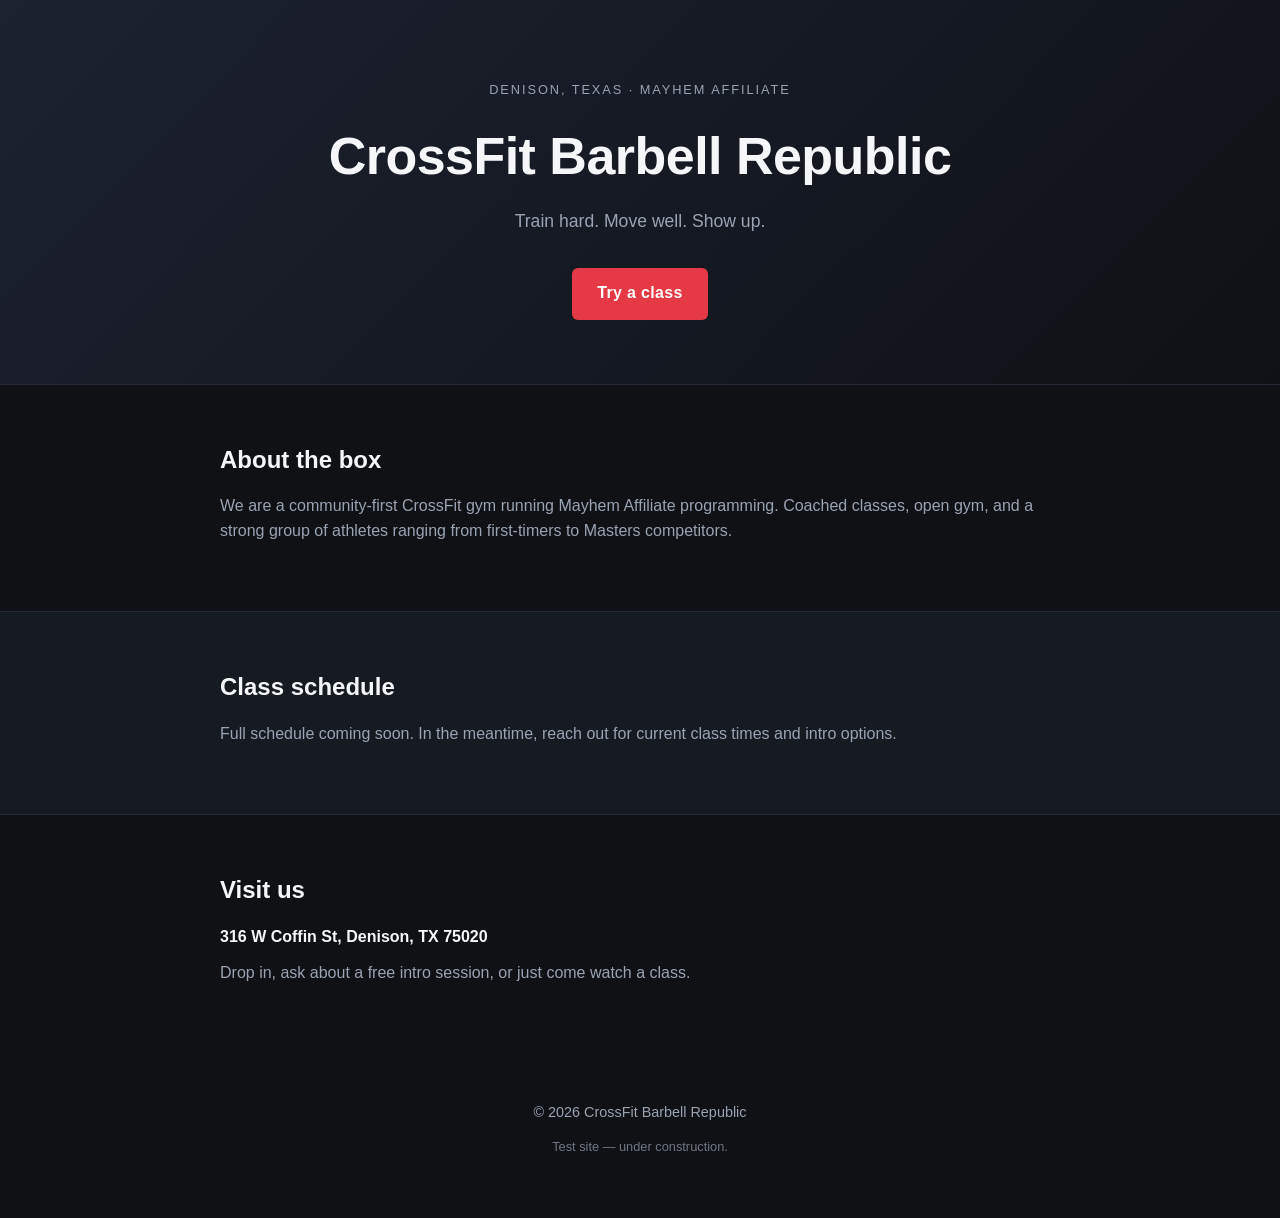
==== index.html @ af15f6d9 "Scaffold initial landing page - Add index.html (hero, about, schedule placeholder, contact) - Add st" ====
<!doctype html>
<html lang="en">
<head>
  <meta charset="utf-8" />
  <meta name="viewport" content="width=device-width, initial-scale=1" />
  <title>CrossFit Barbell Republic — Denison, TX</title>
  <meta name="description" content="CrossFit Barbell Republic — a Mayhem Affiliate gym in Denison, Texas." />
  <link rel="stylesheet" href="styles.css" />
</head>
<body>
  <header class="hero">
    <div class="container">
      <p class="eyebrow">Denison, Texas &middot; Mayhem Affiliate</p>
      <h1>CrossFit Barbell Republic</h1>
      <p class="tagline">Train hard. Move well. Show up.</p>
      <a class="btn" href="#contact">Try a class</a>
    </div>
  </header>

  <main>
    <section id="about" class="section">
      <div class="container">
        <h2>About the box</h2>
        <p>
          We are a community-first CrossFit gym running Mayhem Affiliate
          programming. Coached classes, open gym, and a strong group of
          athletes ranging from first-timers to Masters competitors.
        </p>
      </div>
    </section>

    <section id="schedule" class="section section--alt">
      <div class="container">
        <h2>Class schedule</h2>
        <p>Full schedule coming soon. In the meantime, reach out for current class times and intro options.</p>
      </div>
    </section>

    <section id="contact" class="section">
      <div class="container">
        <h2>Visit us</h2>
        <p><strong>316 W Coffin St, Denison, TX 75020</strong></p>
        <p>Drop in, ask about a free intro session, or just come watch a class.</p>
      </div>
    </section>
  </main>

  <footer class="footer">
    <div class="container">
      <p>&copy; <span id="year"></span> CrossFit Barbell Republic</p>
      <p class="note">Test site &mdash; under construction.</p>
    </div>
  </footer>

  <script>
    document.getElementById("year").textContent = new Date().getFullYear();
  </script>
</body>
</html>
---- styles.css ----
:root {
  --bg: #0f1115;
  --surface: #161a21;
  --text: #f5f6f8;
  --muted: #9aa3b2;
  --accent: #e63946;
  --accent-hover: #c92a36;
  --max-width: 880px;
}

* { box-sizing: border-box; }

html, body {
  margin: 0;
  padding: 0;
  background: var(--bg);
  color: var(--text);
  font-family: -apple-system, BlinkMacSystemFont, "Segoe UI", Roboto, Helvetica, Arial, sans-serif;
  line-height: 1.55;
}

.container {
  max-width: var(--max-width);
  margin: 0 auto;
  padding: 0 1.25rem;
}

.hero {
  padding: 5rem 0 4rem;
  background: linear-gradient(135deg, #1c2230 0%, #0f1115 100%);
  border-bottom: 1px solid #232a36;
  text-align: center;
}

.eyebrow {
  text-transform: uppercase;
  letter-spacing: 0.15em;
  font-size: 0.8rem;
  color: var(--muted);
  margin: 0 0 1rem;
}

.hero h1 {
  font-size: clamp(2rem, 5vw, 3.25rem);
  margin: 0 0 0.75rem;
  letter-spacing: -0.01em;
}

.tagline {
  color: var(--muted);
  font-size: 1.1rem;
  margin: 0 0 2rem;
}

.btn {
  display: inline-block;
  background: var(--accent);
  color: #fff;
  text-decoration: none;
  padding: 0.85rem 1.6rem;
  border-radius: 6px;
  font-weight: 600;
  letter-spacing: 0.02em;
  transition: background 0.15s ease;
}

.btn:hover { background: var(--accent-hover); }

.section {
  padding: 3.5rem 0;
}

.section--alt {
  background: var(--surface);
  border-top: 1px solid #232a36;
  border-bottom: 1px solid #232a36;
}

.section h2 {
  font-size: 1.5rem;
  margin: 0 0 1rem;
}

.section p {
  color: var(--muted);
  margin: 0 0 0.75rem;
}

.section p strong { color: var(--text); }

.footer {
  padding: 2rem 0 3rem;
  text-align: center;
  color: var(--muted);
  font-size: 0.9rem;
}

.footer .note {
  margin-top: 0.25rem;
  font-size: 0.8rem;
  opacity: 0.7;
}
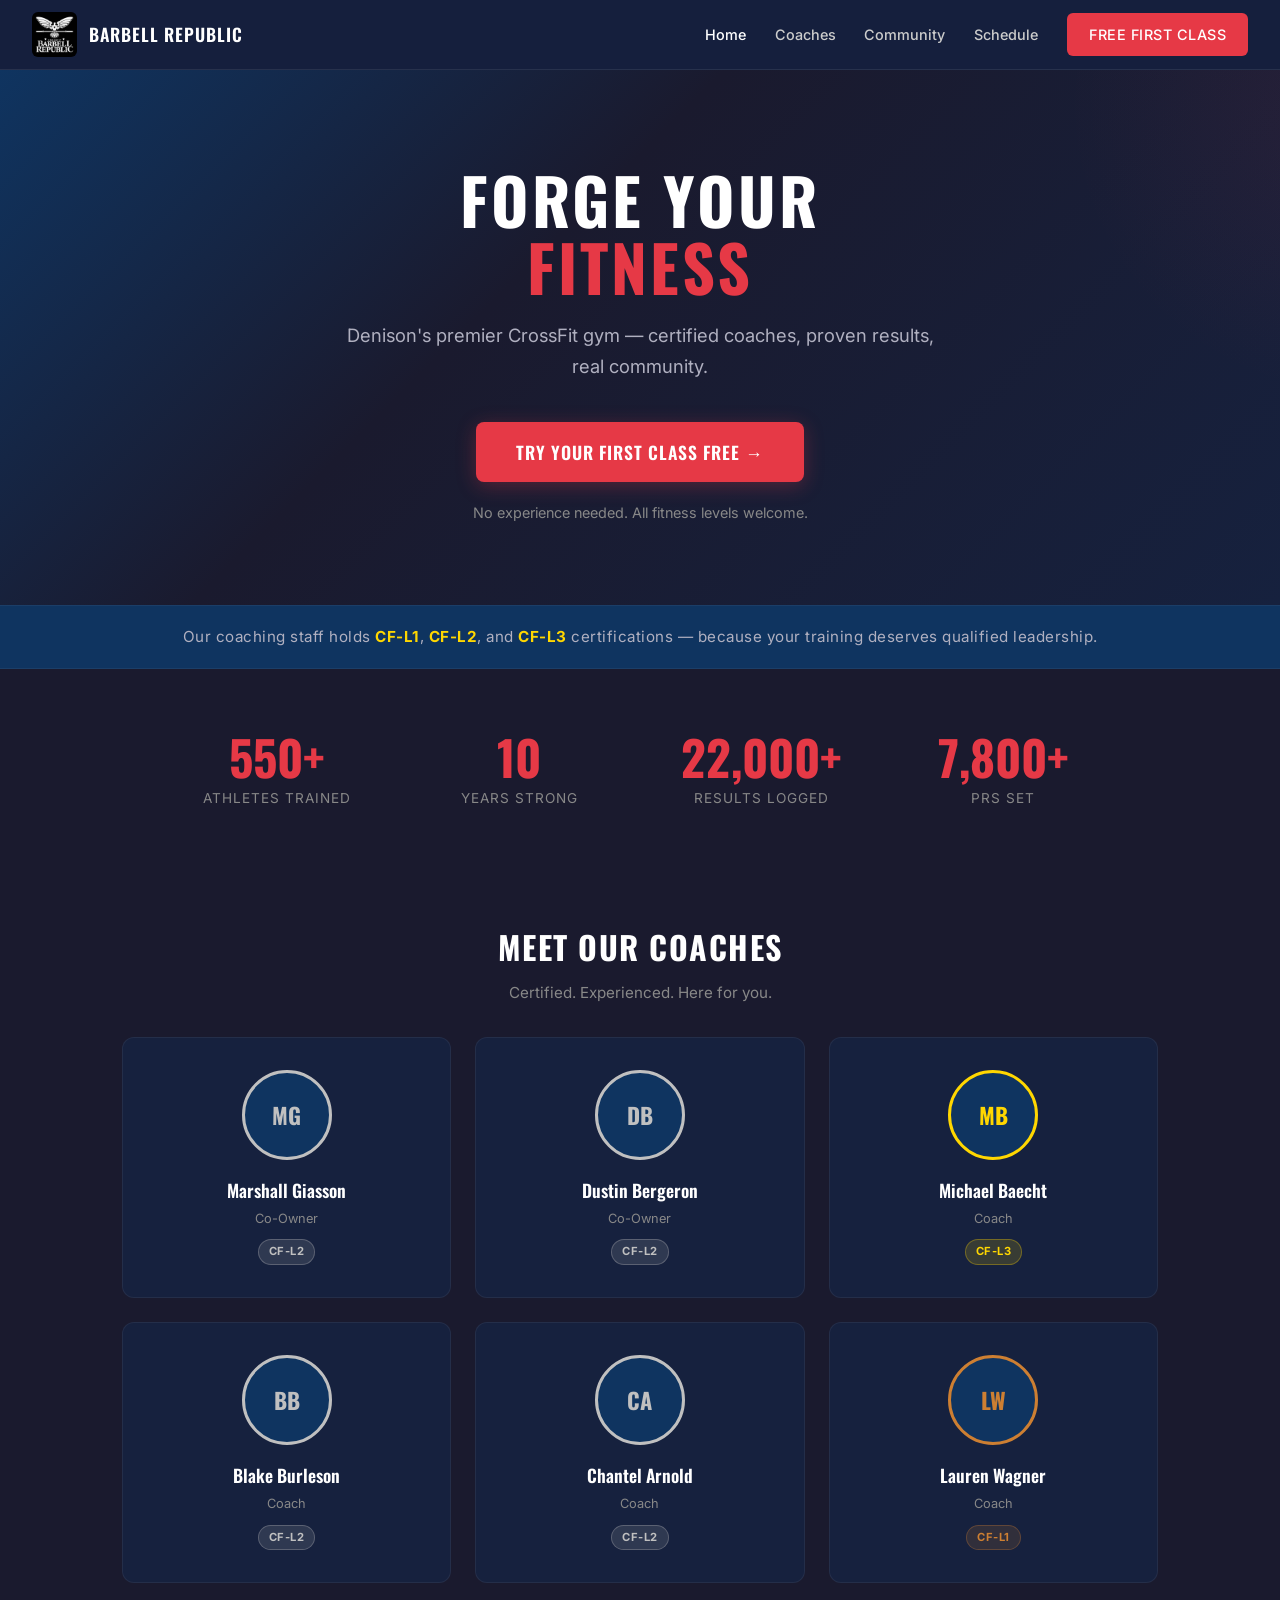
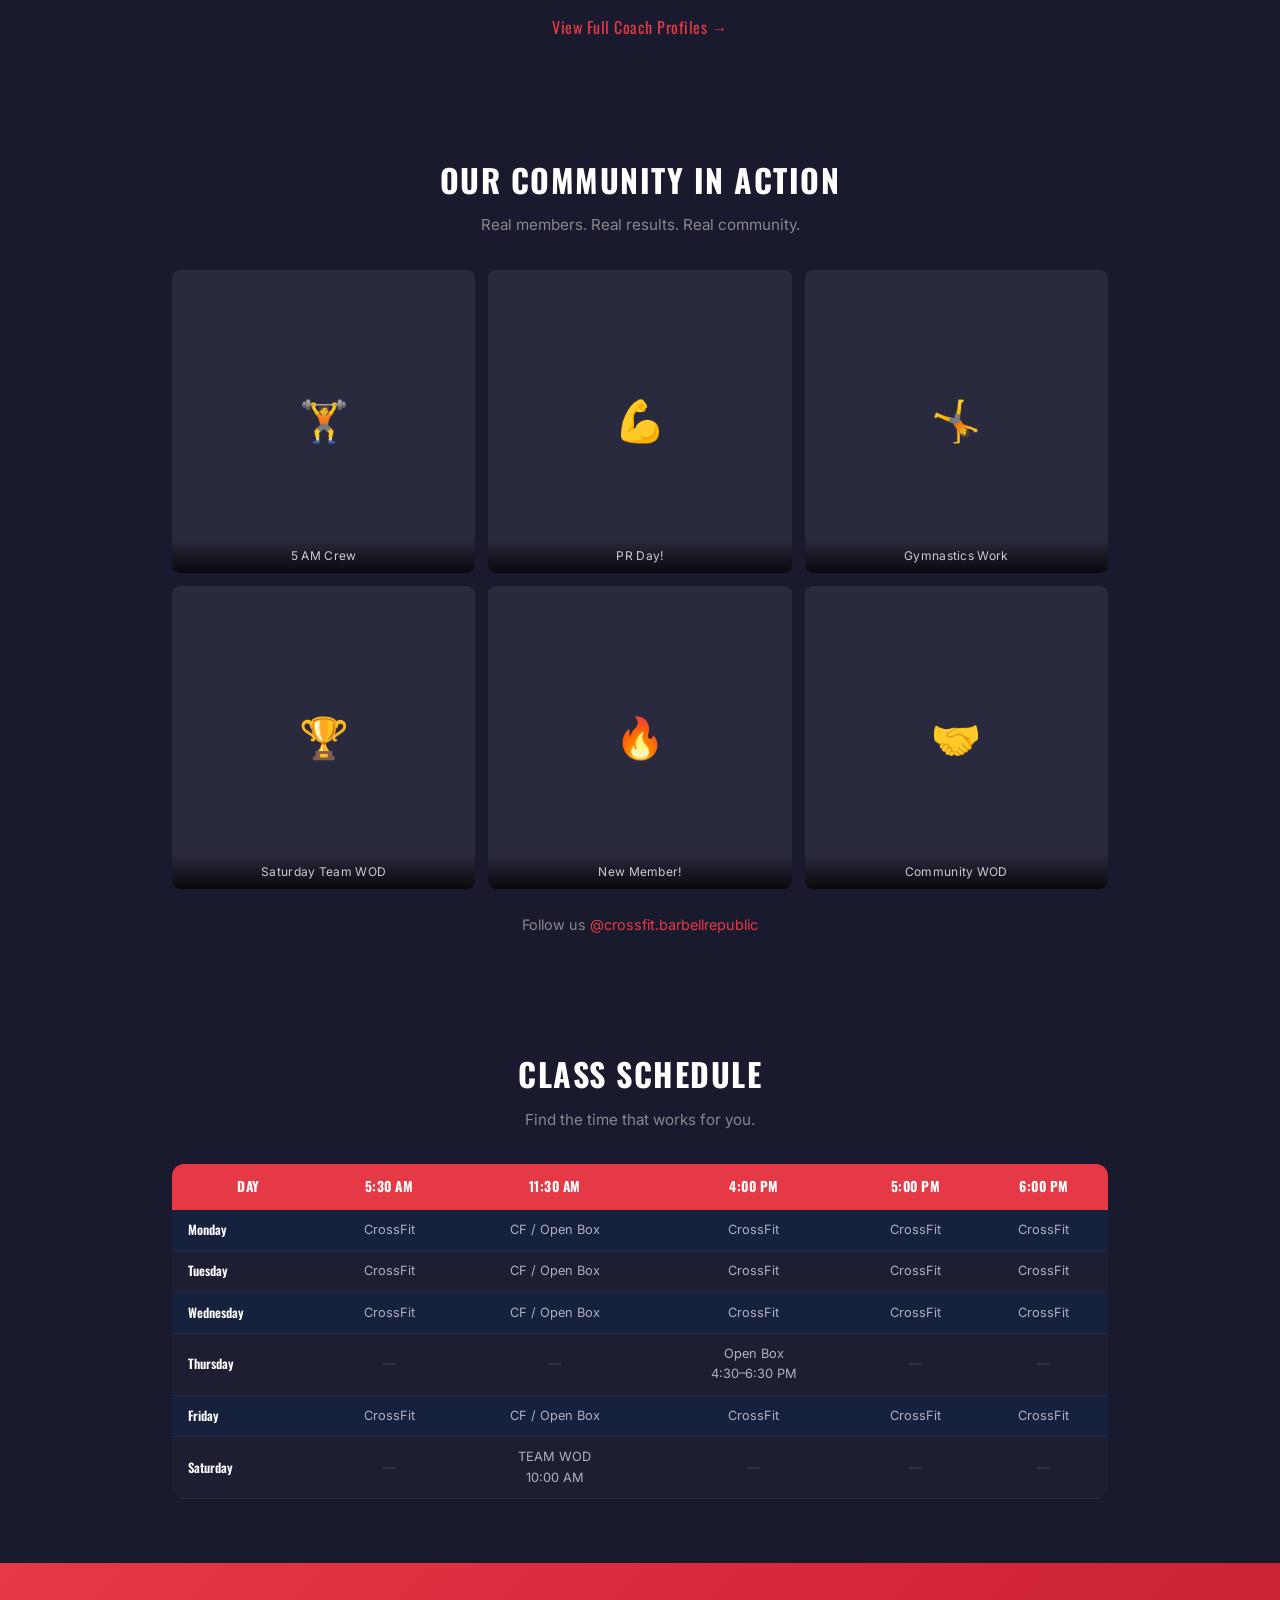
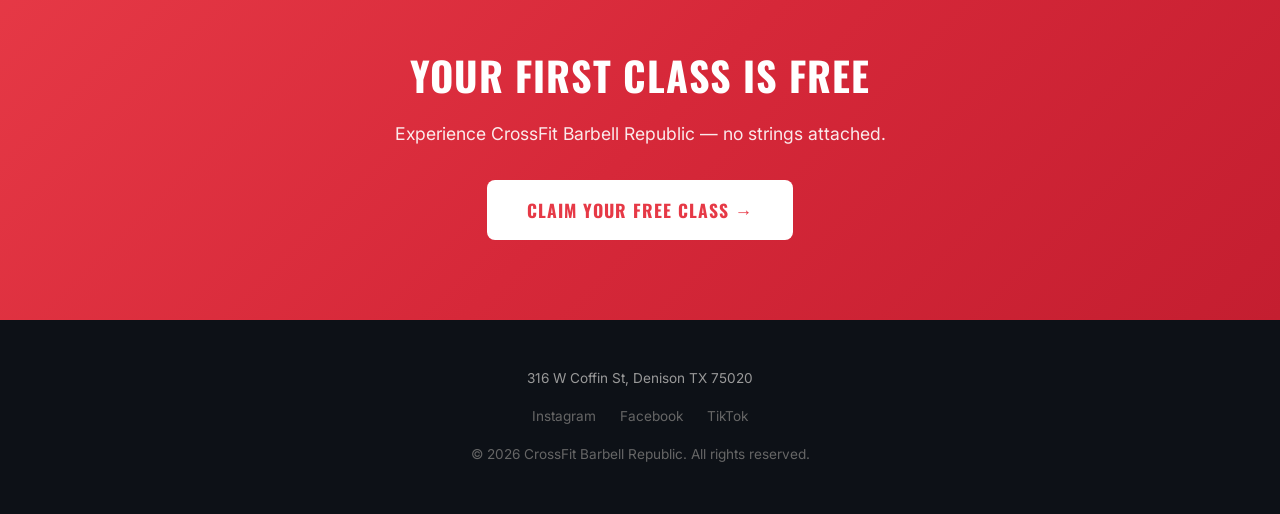
==== commit 8e67d7fb: "Wire real social media links (Instagram, Facebook, TikTok) - Instagram: https://www.instagram.com/cr" ====
--- a/index.html
+++ b/index.html
@@ -1,59 +1,288 @@
-<!doctype html>
+<!DOCTYPE html>
 <html lang="en">
 <head>
-  <meta charset="utf-8" />
-  <meta name="viewport" content="width=device-width, initial-scale=1" />
-  <title>CrossFit Barbell Republic — Denison, TX</title>
-  <meta name="description" content="CrossFit Barbell Republic — a Mayhem Affiliate gym in Denison, Texas." />
-  <link rel="stylesheet" href="styles.css" />
+<meta charset="UTF-8">
+<meta name="viewport" content="width=device-width, initial-scale=1.0">
+<title>CrossFit Barbell Republic — Denison, TX</title>
+<link href="https://fonts.googleapis.com/css2?family=Oswald:wght@400;600;700&family=Inter:wght@300;400;500;600&display=swap" rel="stylesheet">
+<style>
+*{margin:0;padding:0;box-sizing:border-box}
+body{font-family:'Inter',sans-serif;background:#1a1a2e;color:#fff;line-height:1.6}
+a{color:#e63946;text-decoration:none}
+a:hover{text-decoration:underline}
+img{max-width:100%}
+
+/* NAV */
+nav{position:sticky;top:0;z-index:100;background:rgba(22,33,62,0.97);backdrop-filter:blur(10px);padding:0 2rem;display:flex;align-items:center;justify-content:space-between;height:70px;border-bottom:1px solid rgba(255,255,255,0.08)}
+.nav-logo{display:flex;align-items:center;gap:12px}
+.nav-logo img{height:45px;border-radius:6px}
+.nav-logo span{font-family:'Oswald',sans-serif;font-size:1.1rem;font-weight:600;letter-spacing:1px}
+.nav-links{display:flex;align-items:center;gap:1.8rem;list-style:none}
+.nav-links a{color:#ccc;font-size:0.9rem;font-weight:500;transition:color 0.2s}
+.nav-links a:hover{color:#fff;text-decoration:none}
+.cta-btn{background:#e63946;color:#fff !important;padding:10px 22px;border-radius:6px;font-weight:600;font-size:0.85rem;letter-spacing:0.5px;transition:all 0.3s;display:inline-block}
+.cta-btn:hover{background:#d62839;transform:translateY(-1px);text-decoration:none !important}
+
+/* HERO */
+.hero{padding:6rem 2rem 5rem;text-align:center;background:linear-gradient(135deg,#0f3460 0%,#1a1a2e 40%,#16213e 100%);position:relative;overflow:hidden}
+.hero::before{content:'';position:absolute;top:-50%;right:-30%;width:600px;height:600px;background:radial-gradient(circle,rgba(230,57,70,0.08) 0%,transparent 70%);border-radius:50%}
+.hero h1{font-family:'Oswald',sans-serif;font-size:4rem;font-weight:700;letter-spacing:3px;margin-bottom:1.2rem;line-height:1.05;position:relative}
+.hero h1 span{color:#e63946}
+.hero .subtitle{max-width:600px;margin:0 auto 2.5rem;font-size:1.15rem;color:#b0b0c0;line-height:1.7}
+.hero .cta-btn{padding:16px 40px;font-size:1.1rem;font-family:'Oswald',sans-serif;letter-spacing:1px;border-radius:8px;box-shadow:0 4px 20px rgba(230,57,70,0.3)}
+.hero .cta-btn:hover{box-shadow:0 8px 30px rgba(230,57,70,0.4)}
+.hero .sub-cta{margin-top:1.2rem;font-size:0.9rem;color:#888}
+
+/* CREDENTIAL BAR */
+.cred-bar{background:#0f3460;padding:1.2rem 2rem;text-align:center;font-size:0.95rem;color:#b0b0c0;letter-spacing:0.5px;border-top:1px solid rgba(255,255,255,0.05);border-bottom:1px solid rgba(255,255,255,0.05)}
+.cred-bar strong{color:#FFD700}
+
+/* STATS */
+.stats{padding:4rem 2rem;max-width:1000px;margin:0 auto;display:grid;grid-template-columns:repeat(4,1fr);gap:2rem;text-align:center}
+.stat-item .number{font-family:'Oswald',sans-serif;font-size:3rem;font-weight:700;color:#e63946;line-height:1}
+.stat-item .label{font-size:0.85rem;color:#888;margin-top:0.4rem;text-transform:uppercase;letter-spacing:1px}
+
+/* SECTION HEADERS */
+.section-header{text-align:center;padding:3rem 2rem 2rem}
+.section-header h2{font-family:'Oswald',sans-serif;font-size:2rem;letter-spacing:1.5px;margin-bottom:0.5rem}
+.section-header p{color:#888;max-width:500px;margin:0 auto;font-size:0.95rem}
+
+/* COACH PREVIEW */
+.coaches-preview{padding:0 2rem 4rem;max-width:1100px;margin:0 auto}
+.coaches-grid{display:grid;grid-template-columns:repeat(3,1fr);gap:1.5rem}
+.coach-mini{background:#16213e;border-radius:12px;padding:2rem 1.5rem;text-align:center;transition:all 0.3s;border:1px solid rgba(255,255,255,0.06)}
+.coach-mini:hover{transform:translateY(-4px);box-shadow:0 10px 30px rgba(0,0,0,0.3);border-color:rgba(255,255,255,0.12)}
+.coach-mini .avatar{width:90px;height:90px;border-radius:50%;margin:0 auto 1rem;display:flex;align-items:center;justify-content:center;font-family:'Oswald',sans-serif;font-size:1.4rem;font-weight:700;background:#0f3460;border:3px solid}
+.coach-mini .avatar.l1{border-color:#CD7F32;color:#CD7F32}
+.coach-mini .avatar.l2{border-color:#C0C0C0;color:#C0C0C0}
+.coach-mini .avatar.l3{border-color:#FFD700;color:#FFD700}
+.coach-mini .name{font-family:'Oswald',sans-serif;font-size:1.1rem;font-weight:600;margin-bottom:0.3rem}
+.coach-mini .role{font-size:0.8rem;color:#888;margin-bottom:0.5rem}
+.coach-mini .badge{display:inline-block;padding:3px 10px;border-radius:15px;font-size:0.7rem;font-weight:700;letter-spacing:0.5px}
+.coach-mini .badge.l1{background:rgba(205,127,50,0.15);color:#CD7F32;border:1px solid rgba(205,127,50,0.3)}
+.coach-mini .badge.l2{background:rgba(192,192,192,0.15);color:#C0C0C0;border:1px solid rgba(192,192,192,0.3)}
+.coach-mini .badge.l3{background:rgba(255,215,0,0.15);color:#FFD700;border:1px solid rgba(255,215,0,0.3)}
+.view-all{text-align:center;margin-top:2rem}
+.view-all a{font-family:'Oswald',sans-serif;font-size:1rem;letter-spacing:0.5px}
+
+/* SOCIAL PREVIEW */
+.social-preview{padding:0 2rem 4rem;max-width:1000px;margin:0 auto}
+.social-grid{display:grid;grid-template-columns:repeat(3,1fr);gap:0.8rem}
+.social-card{aspect-ratio:1;background:#2a2a3e;border-radius:8px;display:flex;flex-direction:column;align-items:center;justify-content:center;font-size:2.5rem;transition:all 0.3s;position:relative;overflow:hidden;cursor:pointer}
+.social-card:hover{transform:scale(1.03)}
+.social-card .overlay{position:absolute;bottom:0;left:0;right:0;padding:8px;background:linear-gradient(transparent,rgba(0,0,0,0.8));font-size:0.75rem;text-align:center;color:#ccc;letter-spacing:0.3px}
+.social-follow{text-align:center;margin-top:1.5rem;color:#888;font-size:0.9rem}
+
+/* SCHEDULE */
+.schedule-section{padding:0 2rem 4rem;max-width:1000px;margin:0 auto}
+.schedule-table{width:100%;border-collapse:collapse;border-radius:12px;overflow:hidden}
+.schedule-table th{background:#e63946;padding:12px 8px;font-family:'Oswald',sans-serif;font-size:0.85rem;letter-spacing:0.5px;text-transform:uppercase}
+.schedule-table td{padding:10px 8px;text-align:center;font-size:0.8rem;color:#b0b0c0;border-bottom:1px solid rgba(255,255,255,0.05)}
+.schedule-table tr:nth-child(even) td{background:rgba(255,255,255,0.02)}
+.schedule-table tr:nth-child(odd) td{background:#16213e}
+.schedule-table td:first-child{font-family:'Oswald',sans-serif;font-weight:600;color:#fff;text-align:left;padding-left:16px}
+.schedule-table td.empty{color:#444}
+
+/* RED CTA */
+.red-cta{padding:5rem 2rem;text-align:center;background:linear-gradient(135deg,#e63946 0%,#d62839 50%,#c41e30 100%)}
+.red-cta h2{font-family:'Oswald',sans-serif;font-size:2.5rem;margin-bottom:0.8rem;letter-spacing:1px}
+.red-cta p{font-size:1.1rem;margin-bottom:2rem;opacity:0.9;max-width:500px;margin-left:auto;margin-right:auto}
+.red-cta .btn-white{display:inline-block;background:#fff;color:#e63946;padding:16px 40px;border-radius:8px;font-family:'Oswald',sans-serif;font-size:1.1rem;font-weight:700;letter-spacing:1px;transition:all 0.3s;text-decoration:none}
+.red-cta .btn-white:hover{transform:translateY(-2px);box-shadow:0 8px 30px rgba(0,0,0,0.3);text-decoration:none}
+
+/* FOOTER */
+footer{background:#0d1117;padding:3rem 2rem;text-align:center;color:#666;font-size:0.85rem}
+footer .address{color:#999;margin-bottom:0.5rem}
+footer .socials{margin:1rem 0;display:flex;justify-content:center;gap:1.5rem}
+footer .socials a{color:#666;transition:color 0.2s}
+footer .socials a:hover{color:#e63946}
+
+/* STICKY MOBILE CTA */
+.mobile-cta{display:none;position:fixed;bottom:0;left:0;right:0;z-index:99;padding:12px 16px;background:rgba(22,33,62,0.97);backdrop-filter:blur(10px);border-top:1px solid rgba(255,255,255,0.1)}
+.mobile-cta .cta-btn{width:100%;text-align:center;padding:14px;font-family:'Oswald',sans-serif;font-size:1rem;letter-spacing:1px;border-radius:8px}
+
+/* RESPONSIVE */
+@media(max-width:992px){
+  .coaches-grid{grid-template-columns:repeat(2,1fr)}
+  .stats{grid-template-columns:repeat(2,1fr)}
+}
+@media(max-width:768px){
+  .nav-links{display:none}
+  .mobile-cta{display:block}
+  body{padding-bottom:70px}
+  .hero h1{font-size:2.5rem}
+  .hero .subtitle{font-size:1rem}
+  .coaches-grid{grid-template-columns:1fr}
+  .social-grid{grid-template-columns:repeat(2,1fr)}
+  .stats{grid-template-columns:repeat(2,1fr);gap:1.5rem}
+  .stat-item .number{font-size:2.2rem}
+  .schedule-table{font-size:0.7rem}
+  .red-cta h2{font-size:1.8rem}
+  .section-header h2{font-size:1.6rem}
+}
+@media(max-width:480px){
+  .hero h1{font-size:2rem}
+  .stats{grid-template-columns:1fr 1fr}
+}
+</style>
 </head>
 <body>
-  <header class="hero">
-    <div class="container">
-      <p class="eyebrow">Denison, Texas &middot; Mayhem Affiliate</p>
-      <h1>CrossFit Barbell Republic</h1>
-      <p class="tagline">Train hard. Move well. Show up.</p>
-      <a class="btn" href="#contact">Try a class</a>
-    </div>
-  </header>
-
-  <main>
-    <section id="about" class="section">
-      <div class="container">
-        <h2>About the box</h2>
-        <p>
-          We are a community-first CrossFit gym running Mayhem Affiliate
-          programming. Coached classes, open gym, and a strong group of
-          athletes ranging from first-timers to Masters competitors.
-        </p>
-      </div>
-    </section>
-
-    <section id="schedule" class="section section--alt">
-      <div class="container">
-        <h2>Class schedule</h2>
-        <p>Full schedule coming soon. In the meantime, reach out for current class times and intro options.</p>
-      </div>
-    </section>
-
-    <section id="contact" class="section">
-      <div class="container">
-        <h2>Visit us</h2>
-        <p><strong>316 W Coffin St, Denison, TX 75020</strong></p>
-        <p>Drop in, ask about a free intro session, or just come watch a class.</p>
-      </div>
-    </section>
-  </main>
-
-  <footer class="footer">
-    <div class="container">
-      <p>&copy; <span id="year"></span> CrossFit Barbell Republic</p>
-      <p class="note">Test site &mdash; under construction.</p>
-    </div>
-  </footer>
-
-  <script>
-    document.getElementById("year").textContent = new Date().getFullYear();
-  </script>
+
+<!-- NAV -->
+<nav>
+  <div class="nav-logo">
+    <img src="logo.jpg" alt="CBR" onerror="this.style.display='none'">
+    <span>BARBELL REPUBLIC</span>
+  </div>
+  <ul class="nav-links">
+    <li><a href="cbr_mockup_homepage.html" style="color:#fff">Home</a></li>
+    <li><a href="cbr_mockup_coaches.html">Coaches</a></li>
+    <li><a href="cbr_mockup_social.html">Community</a></li>
+    <li><a href="cbr_mockup_freetrial.html">Schedule</a></li>
+    <li><a href="cbr_mockup_freetrial.html" class="cta-btn">FREE FIRST CLASS</a></li>
+  </ul>
+</nav>
+
+<!-- HERO -->
+<section class="hero">
+  <h1>FORGE YOUR<br><span>FITNESS</span></h1>
+  <p class="subtitle">Denison's premier CrossFit gym &mdash; certified coaches, proven results, real community.</p>
+  <a href="cbr_mockup_freetrial.html" class="cta-btn">TRY YOUR FIRST CLASS FREE &rarr;</a>
+  <p class="sub-cta">No experience needed. All fitness levels welcome.</p>
+</section>
+
+<!-- CREDENTIAL BAR -->
+<div class="cred-bar">
+  Our coaching staff holds <strong>CF-L1</strong>, <strong>CF-L2</strong>, and <strong>CF-L3</strong> certifications &mdash; because your training deserves qualified leadership.
+</div>
+
+<!-- STATS -->
+<section class="stats">
+  <div class="stat-item">
+    <div class="number">550+</div>
+    <div class="label">Athletes Trained</div>
+  </div>
+  <div class="stat-item">
+    <div class="number">10</div>
+    <div class="label">Years Strong</div>
+  </div>
+  <div class="stat-item">
+    <div class="number">22,000+</div>
+    <div class="label">Results Logged</div>
+  </div>
+  <div class="stat-item">
+    <div class="number">7,800+</div>
+    <div class="label">PRs Set</div>
+  </div>
+</section>
+
+<!-- COACHES PREVIEW -->
+<div class="section-header">
+  <h2>MEET OUR COACHES</h2>
+  <p>Certified. Experienced. Here for you.</p>
+</div>
+<section class="coaches-preview">
+  <div class="coaches-grid">
+    <div class="coach-mini">
+      <div class="avatar l2">MG</div>
+      <div class="name">Marshall Giasson</div>
+      <div class="role">Co-Owner</div>
+      <span class="badge l2">CF-L2</span>
+    </div>
+    <div class="coach-mini">
+      <div class="avatar l2">DB</div>
+      <div class="name">Dustin Bergeron</div>
+      <div class="role">Co-Owner</div>
+      <span class="badge l2">CF-L2</span>
+    </div>
+    <div class="coach-mini">
+      <div class="avatar l3">MB</div>
+      <div class="name">Michael Baecht</div>
+      <div class="role">Coach</div>
+      <span class="badge l3">CF-L3</span>
+    </div>
+    <div class="coach-mini">
+      <div class="avatar l2">BB</div>
+      <div class="name">Blake Burleson</div>
+      <div class="role">Coach</div>
+      <span class="badge l2">CF-L2</span>
+    </div>
+    <div class="coach-mini">
+      <div class="avatar l2">CA</div>
+      <div class="name">Chantel Arnold</div>
+      <div class="role">Coach</div>
+      <span class="badge l2">CF-L2</span>
+    </div>
+    <div class="coach-mini">
+      <div class="avatar l1">LW</div>
+      <div class="name">Lauren Wagner</div>
+      <div class="role">Coach</div>
+      <span class="badge l1">CF-L1</span>
+    </div>
+  </div>
+  <div class="view-all"><a href="cbr_mockup_coaches.html">View Full Coach Profiles &rarr;</a></div>
+</section>
+
+<!-- SOCIAL PREVIEW -->
+<div class="section-header">
+  <h2>OUR COMMUNITY IN ACTION</h2>
+  <p>Real members. Real results. Real community.</p>
+</div>
+<section class="social-preview">
+  <div class="social-grid">
+    <div class="social-card">&#x1F3CB;&#xFE0F;<div class="overlay">5 AM Crew</div></div>
+    <div class="social-card">&#x1F4AA;<div class="overlay">PR Day!</div></div>
+    <div class="social-card">&#x1F938;<div class="overlay">Gymnastics Work</div></div>
+    <div class="social-card">&#x1F3C6;<div class="overlay">Saturday Team WOD</div></div>
+    <div class="social-card">&#x1F525;<div class="overlay">New Member!</div></div>
+    <div class="social-card">&#x1F91D;<div class="overlay">Community WOD</div></div>
+  </div>
+  <p class="social-follow">Follow us <a href="https://www.instagram.com/crossfit.barbellrepublic/" target="_blank" rel="noopener">@crossfit.barbellrepublic</a></p>
+</section>
+
+<!-- SCHEDULE -->
+<div class="section-header">
+  <h2>CLASS SCHEDULE</h2>
+  <p>Find the time that works for you.</p>
+</div>
+<section class="schedule-section">
+  <table class="schedule-table">
+    <thead>
+      <tr><th>Day</th><th>5:30 AM</th><th>11:30 AM</th><th>4:00 PM</th><th>5:00 PM</th><th>6:00 PM</th></tr>
+    </thead>
+    <tbody>
+      <tr><td>Monday</td><td>CrossFit</td><td>CF / Open Box</td><td>CrossFit</td><td>CrossFit</td><td>CrossFit</td></tr>
+      <tr><td>Tuesday</td><td>CrossFit</td><td>CF / Open Box</td><td>CrossFit</td><td>CrossFit</td><td>CrossFit</td></tr>
+      <tr><td>Wednesday</td><td>CrossFit</td><td>CF / Open Box</td><td>CrossFit</td><td>CrossFit</td><td>CrossFit</td></tr>
+      <tr><td>Thursday</td><td class="empty">&mdash;</td><td class="empty">&mdash;</td><td>Open Box<br>4:30&ndash;6:30 PM</td><td class="empty">&mdash;</td><td class="empty">&mdash;</td></tr>
+      <tr><td>Friday</td><td>CrossFit</td><td>CF / Open Box</td><td>CrossFit</td><td>CrossFit</td><td>CrossFit</td></tr>
+      <tr><td>Saturday</td><td class="empty">&mdash;</td><td>TEAM WOD<br>10:00 AM</td><td class="empty">&mdash;</td><td class="empty">&mdash;</td><td class="empty">&mdash;</td></tr>
+    </tbody>
+  </table>
+</section>
+
+<!-- RED CTA -->
+<section class="red-cta">
+  <h2>YOUR FIRST CLASS IS FREE</h2>
+  <p>Experience CrossFit Barbell Republic &mdash; no strings attached.</p>
+  <a href="cbr_mockup_freetrial.html" class="btn-white">CLAIM YOUR FREE CLASS &rarr;</a>
+</section>
+
+<!-- FOOTER -->
+<footer>
+  <div class="address">316 W Coffin St, Denison TX 75020</div>
+  <div class="socials">
+    <a href="https://www.instagram.com/crossfit.barbellrepublic/" target="_blank" rel="noopener">Instagram</a>
+    <a href="https://www.facebook.com/crossfitbarbellrepublic" target="_blank" rel="noopener">Facebook</a>
+    <a href="https://www.tiktok.com/@barbellrepublic1" target="_blank" rel="noopener">TikTok</a>
+  </div>
+  <p>&copy; 2026 CrossFit Barbell Republic. All rights reserved.</p>
+</footer>
+
+<!-- STICKY MOBILE CTA -->
+<div class="mobile-cta">
+  <a href="cbr_mockup_freetrial.html" class="cta-btn">FREE FIRST CLASS &rarr;</a>
+</div>
+
 </body>
 </html>
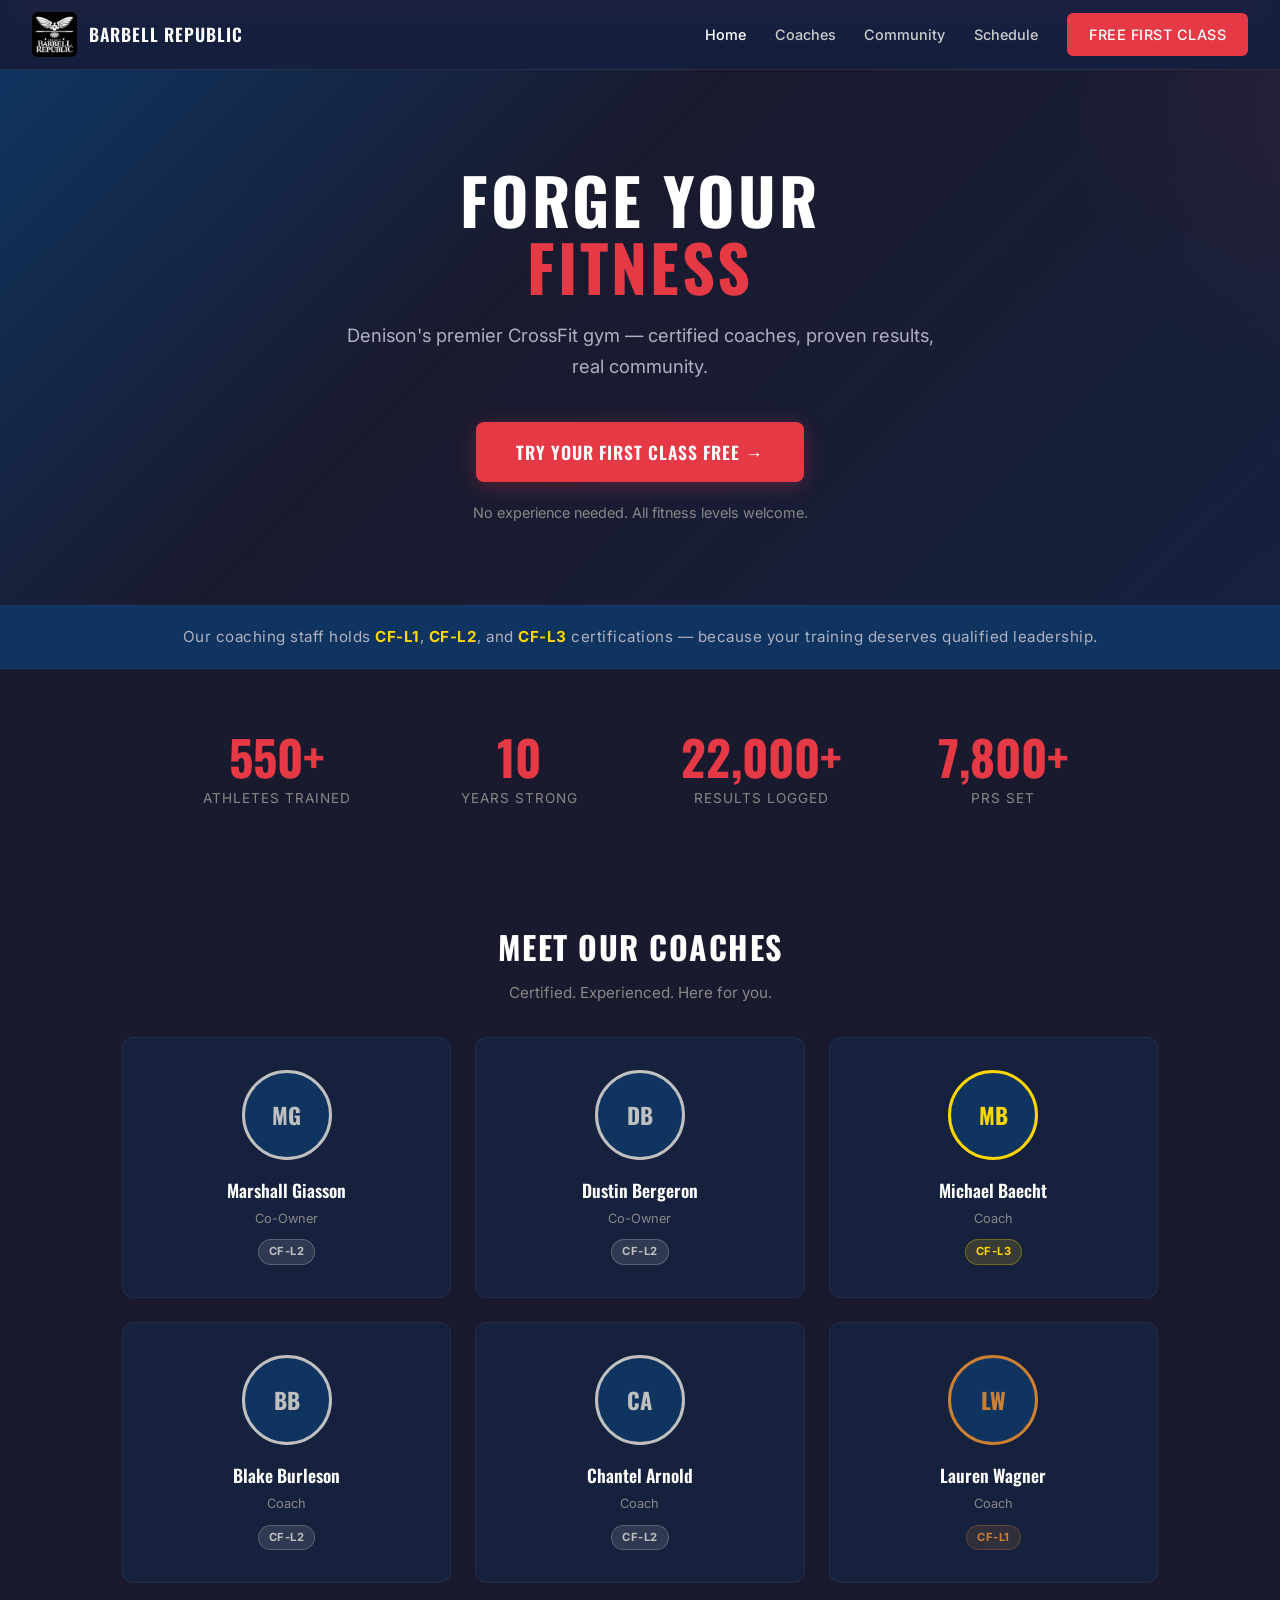
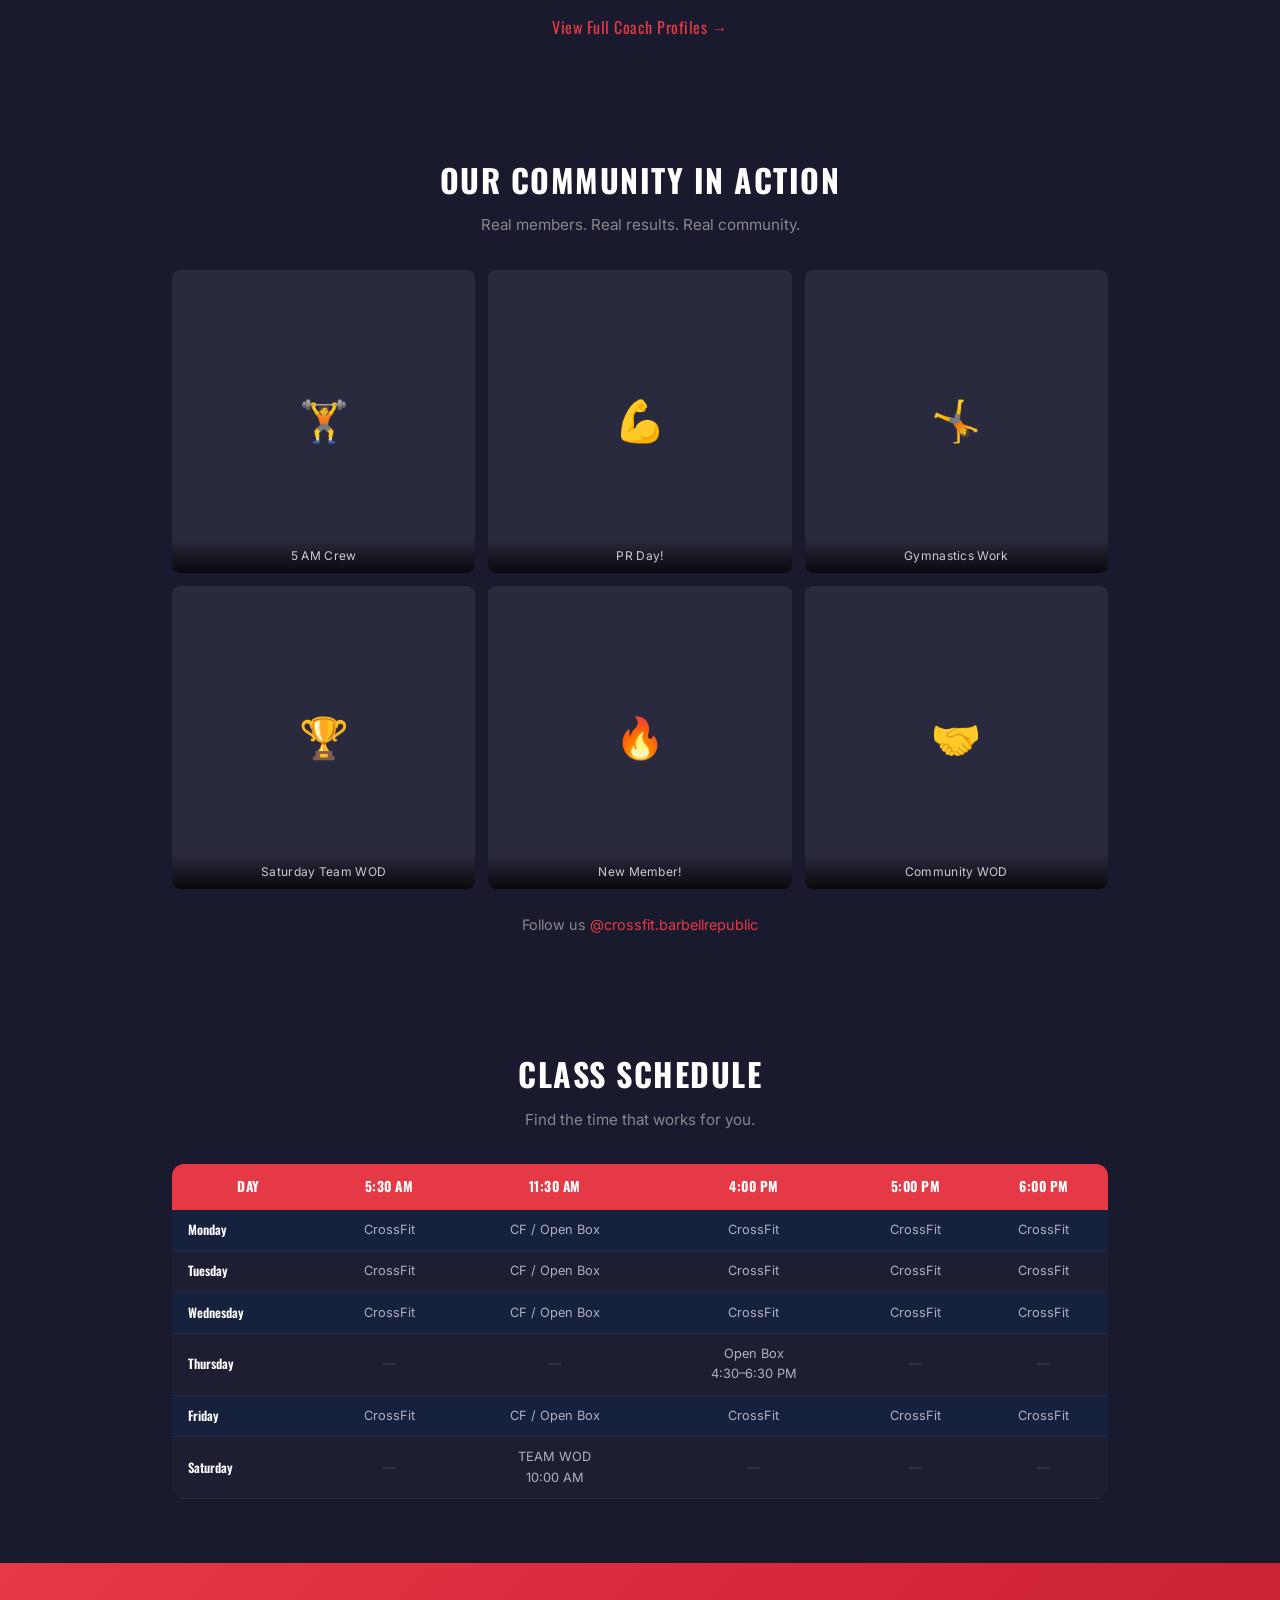
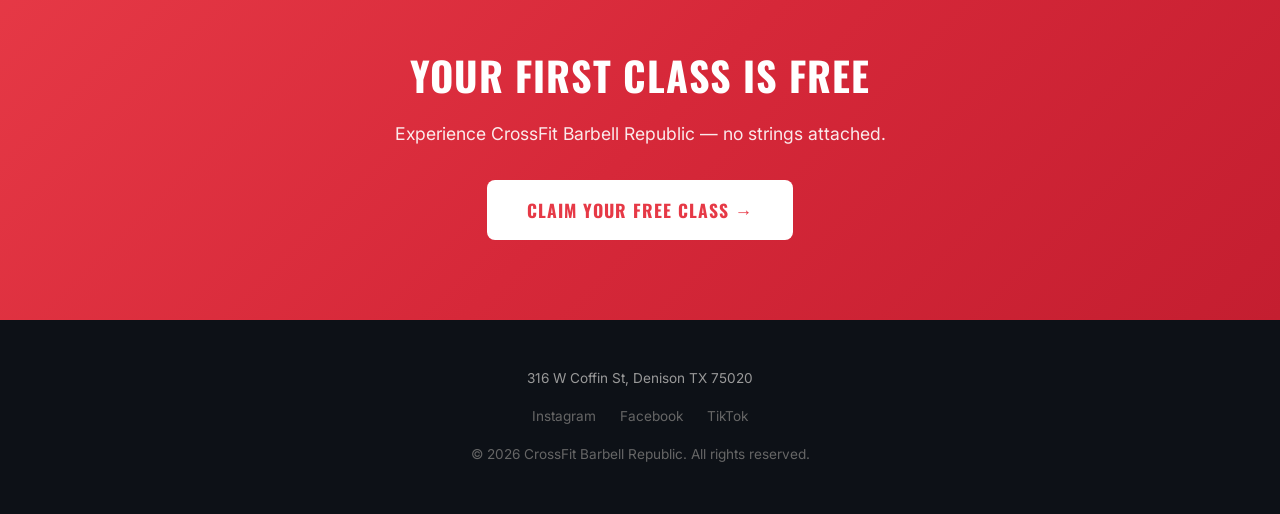
==== commit ef4a6704: "Add mobile hamburger menu to all 4 pages - Hamburger icon appears on mobile (<=768px) in the nav bar" ====
--- a/index.html
+++ b/index.html
@@ -22,6 +22,19 @@
 .nav-links a:hover{color:#fff;text-decoration:none}
 .cta-btn{background:#e63946;color:#fff !important;padding:10px 22px;border-radius:6px;font-weight:600;font-size:0.85rem;letter-spacing:0.5px;transition:all 0.3s;display:inline-block}
 .cta-btn:hover{background:#d62839;transform:translateY(-1px);text-decoration:none !important}
+
+/* HAMBURGER + MOBILE MENU */
+.hamburger{display:none;background:transparent;border:0;cursor:pointer;width:44px;height:44px;flex-direction:column;justify-content:center;align-items:center;gap:5px;padding:0;z-index:101}
+.hamburger span{display:block;width:26px;height:2px;background:#fff;border-radius:2px;transition:all 0.3s ease}
+body.menu-open .hamburger span:nth-child(1){transform:translateY(7px) rotate(45deg)}
+body.menu-open .hamburger span:nth-child(2){opacity:0}
+body.menu-open .hamburger span:nth-child(3){transform:translateY(-7px) rotate(-45deg)}
+.mobile-menu{position:fixed;top:70px;left:0;right:0;background:rgba(15,52,96,0.98);backdrop-filter:blur(10px);padding:1.2rem;z-index:99;border-bottom:1px solid rgba(255,255,255,0.1);transform:translateY(-110%);transition:transform 0.3s ease;box-shadow:0 8px 24px rgba(0,0,0,0.4)}
+body.menu-open .mobile-menu{transform:translateY(0)}
+.mobile-menu ul{list-style:none;display:flex;flex-direction:column;gap:0.4rem}
+.mobile-menu a{display:block;padding:0.9rem 1rem;color:#ccc;font-size:1rem;font-family:'Oswald',sans-serif;letter-spacing:1px;border-radius:8px;text-decoration:none;transition:background 0.2s}
+.mobile-menu a:hover,.mobile-menu a.active{background:rgba(255,255,255,0.06);color:#fff;text-decoration:none}
+.mobile-menu a.mobile-cta-btn{background:#e63946;color:#fff !important;text-align:center;font-weight:700;margin-top:0.5rem}
 
 /* HERO */
 .hero{padding:6rem 2rem 5rem;text-align:center;background:linear-gradient(135deg,#0f3460 0%,#1a1a2e 40%,#16213e 100%);position:relative;overflow:hidden}
@@ -108,6 +121,7 @@
 }
 @media(max-width:768px){
   .nav-links{display:none}
+  .hamburger{display:flex}
   .mobile-cta{display:block}
   body{padding-bottom:70px}
   .hero h1{font-size:2.5rem}
@@ -141,7 +155,21 @@
     <li><a href="cbr_mockup_freetrial.html">Schedule</a></li>
     <li><a href="cbr_mockup_freetrial.html" class="cta-btn">FREE FIRST CLASS</a></li>
   </ul>
+  <button class="hamburger" aria-label="Toggle menu" onclick="document.body.classList.toggle('menu-open')">
+    <span></span><span></span><span></span>
+  </button>
 </nav>
+
+<!-- MOBILE MENU -->
+<div class="mobile-menu">
+  <ul>
+    <li><a href="cbr_mockup_homepage.html" class="active">Home</a></li>
+    <li><a href="cbr_mockup_coaches.html">Coaches</a></li>
+    <li><a href="cbr_mockup_social.html">Community</a></li>
+    <li><a href="cbr_mockup_freetrial.html">Schedule</a></li>
+    <li><a href="cbr_mockup_freetrial.html" class="mobile-cta-btn">FREE FIRST CLASS</a></li>
+  </ul>
+</div>
 
 <!-- HERO -->
 <section class="hero">
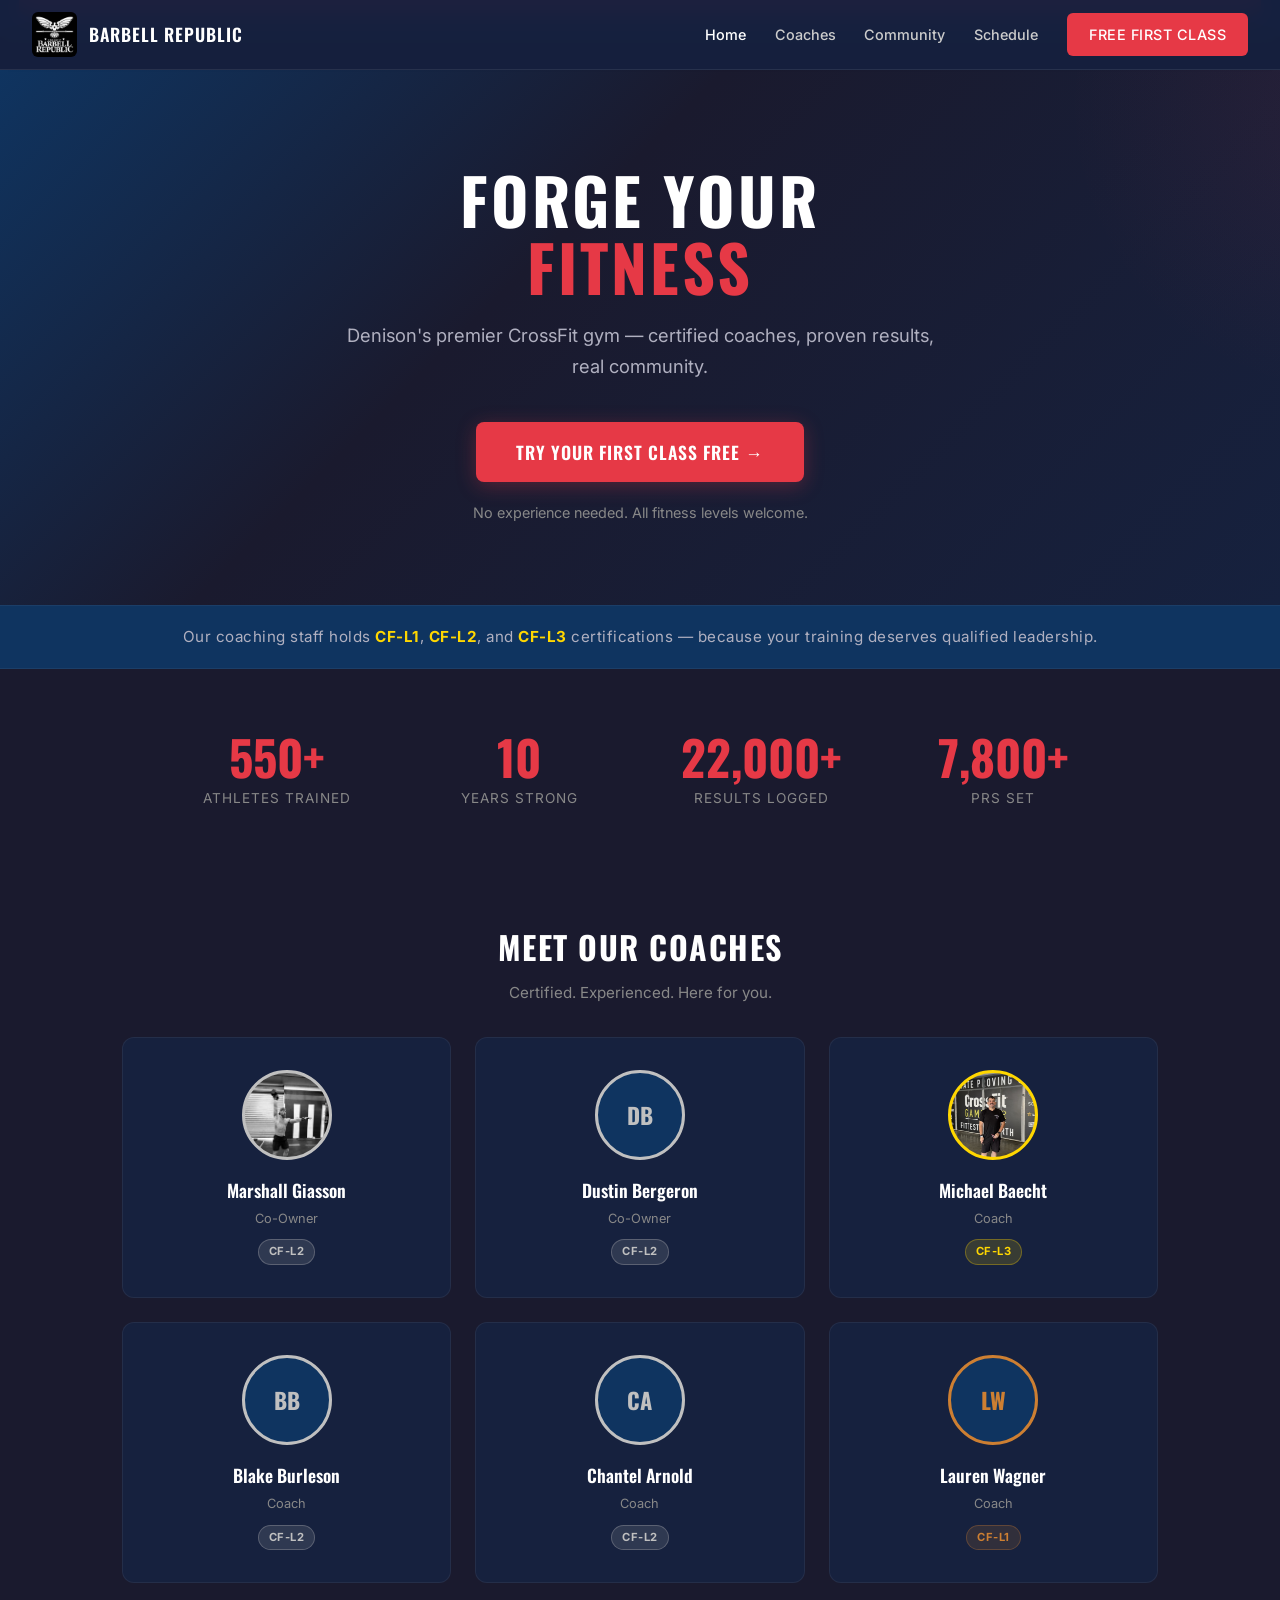
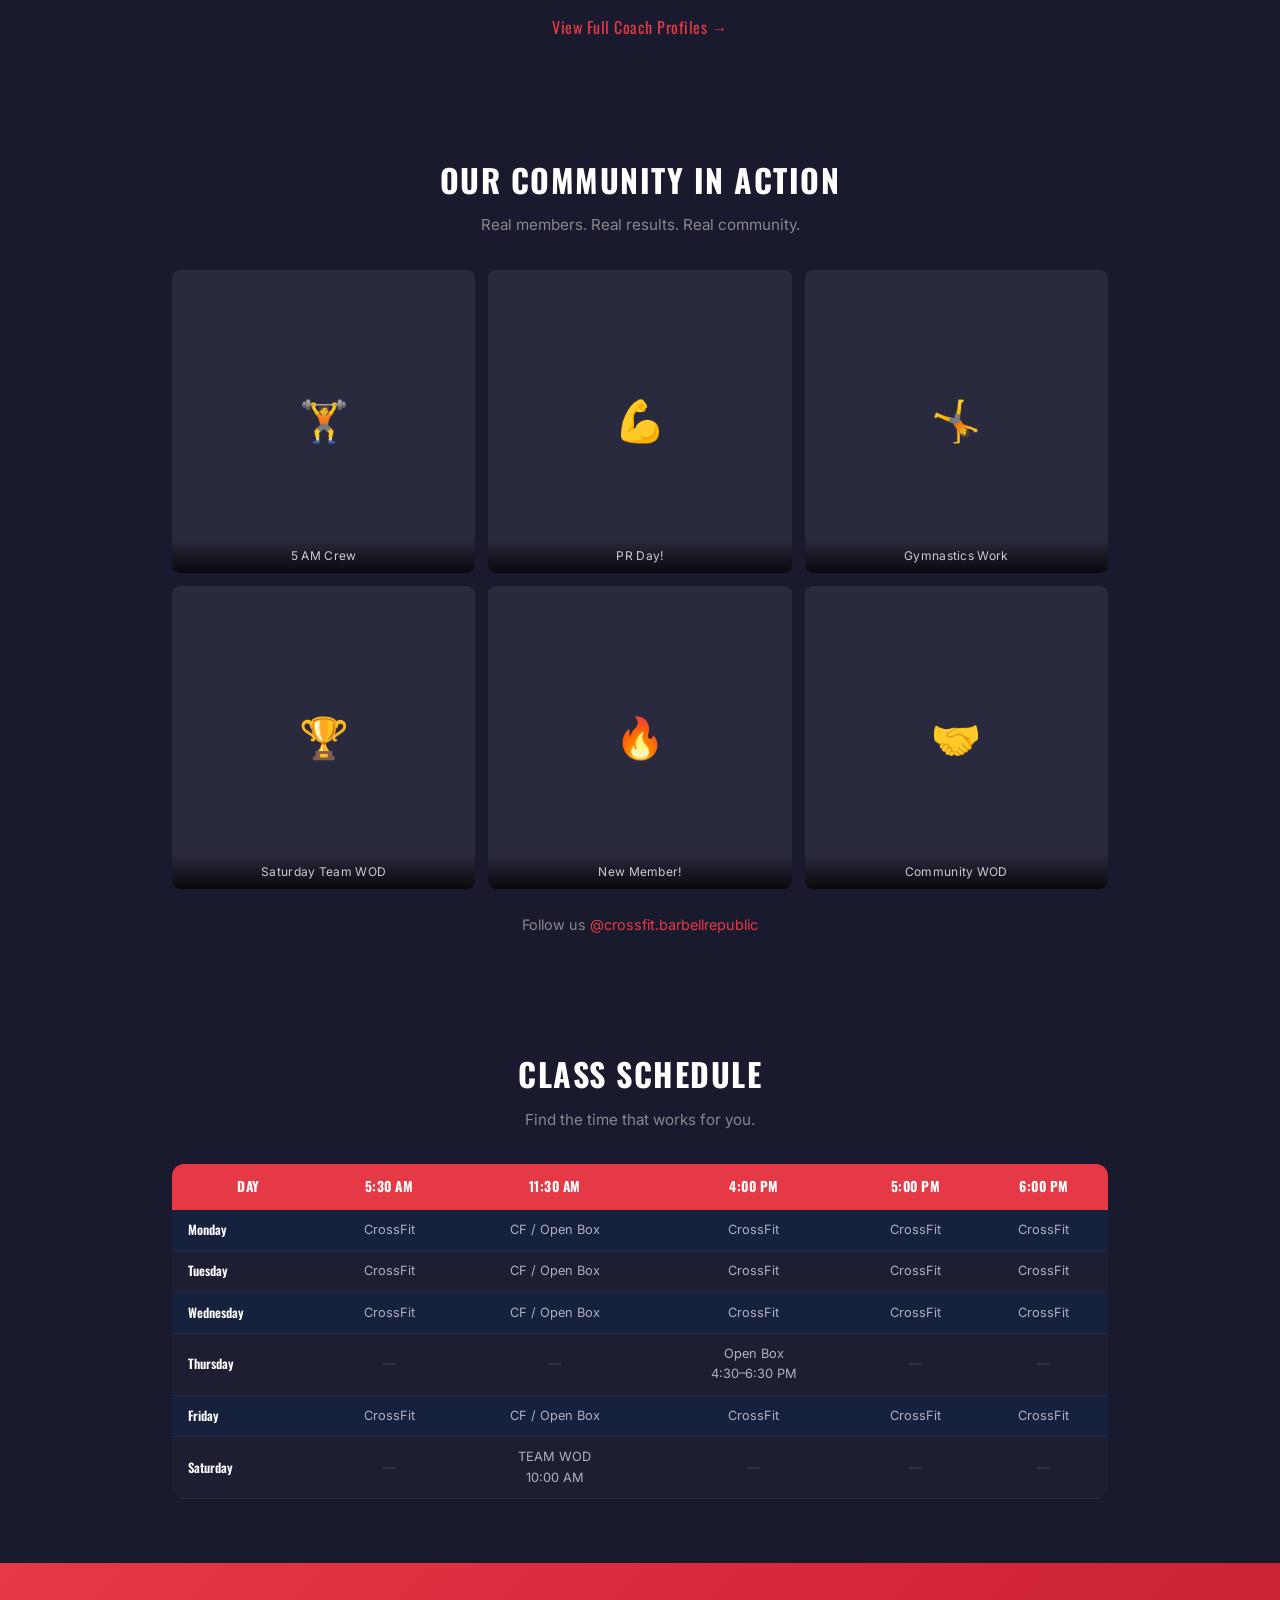
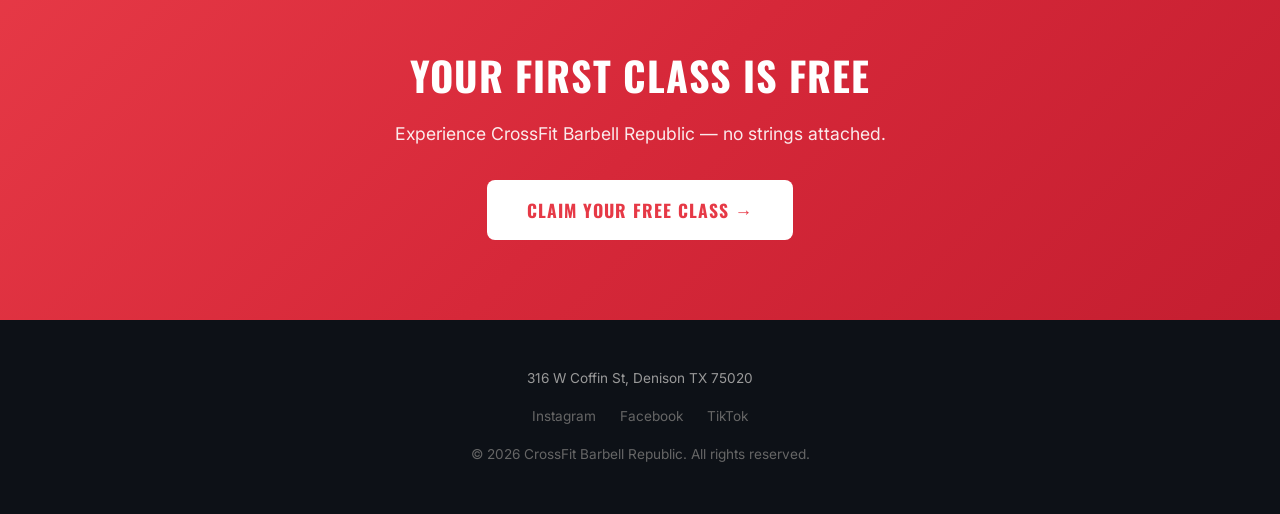
==== commit 8fc13e55: "Add real coach photos (Michael, Marshall) + fix CF-L3 official title - coach-michael.jpg: optimized " ====
--- a/index.html
+++ b/index.html
@@ -65,10 +65,11 @@
 .coaches-grid{display:grid;grid-template-columns:repeat(3,1fr);gap:1.5rem}
 .coach-mini{background:#16213e;border-radius:12px;padding:2rem 1.5rem;text-align:center;transition:all 0.3s;border:1px solid rgba(255,255,255,0.06)}
 .coach-mini:hover{transform:translateY(-4px);box-shadow:0 10px 30px rgba(0,0,0,0.3);border-color:rgba(255,255,255,0.12)}
-.coach-mini .avatar{width:90px;height:90px;border-radius:50%;margin:0 auto 1rem;display:flex;align-items:center;justify-content:center;font-family:'Oswald',sans-serif;font-size:1.4rem;font-weight:700;background:#0f3460;border:3px solid}
+.coach-mini .avatar{width:90px;height:90px;border-radius:50%;margin:0 auto 1rem;display:flex;align-items:center;justify-content:center;font-family:'Oswald',sans-serif;font-size:1.4rem;font-weight:700;background:#0f3460;border:3px solid;background-size:cover;background-position:center top;overflow:hidden}
 .coach-mini .avatar.l1{border-color:#CD7F32;color:#CD7F32}
 .coach-mini .avatar.l2{border-color:#C0C0C0;color:#C0C0C0}
 .coach-mini .avatar.l3{border-color:#FFD700;color:#FFD700}
+.coach-mini .avatar.has-photo{color:transparent;font-size:0}
 .coach-mini .name{font-family:'Oswald',sans-serif;font-size:1.1rem;font-weight:600;margin-bottom:0.3rem}
 .coach-mini .role{font-size:0.8rem;color:#888;margin-bottom:0.5rem}
 .coach-mini .badge{display:inline-block;padding:3px 10px;border-radius:15px;font-size:0.7rem;font-weight:700;letter-spacing:0.5px}
@@ -212,7 +213,7 @@
 <section class="coaches-preview">
   <div class="coaches-grid">
     <div class="coach-mini">
-      <div class="avatar l2">MG</div>
+      <div class="avatar l2 has-photo" style="background-image:url('coach-marshall.jpg')">MG</div>
       <div class="name">Marshall Giasson</div>
       <div class="role">Co-Owner</div>
       <span class="badge l2">CF-L2</span>
@@ -224,7 +225,7 @@
       <span class="badge l2">CF-L2</span>
     </div>
     <div class="coach-mini">
-      <div class="avatar l3">MB</div>
+      <div class="avatar l3 has-photo" style="background-image:url('coach-michael.jpg')">MB</div>
       <div class="name">Michael Baecht</div>
       <div class="role">Coach</div>
       <span class="badge l3">CF-L3</span>
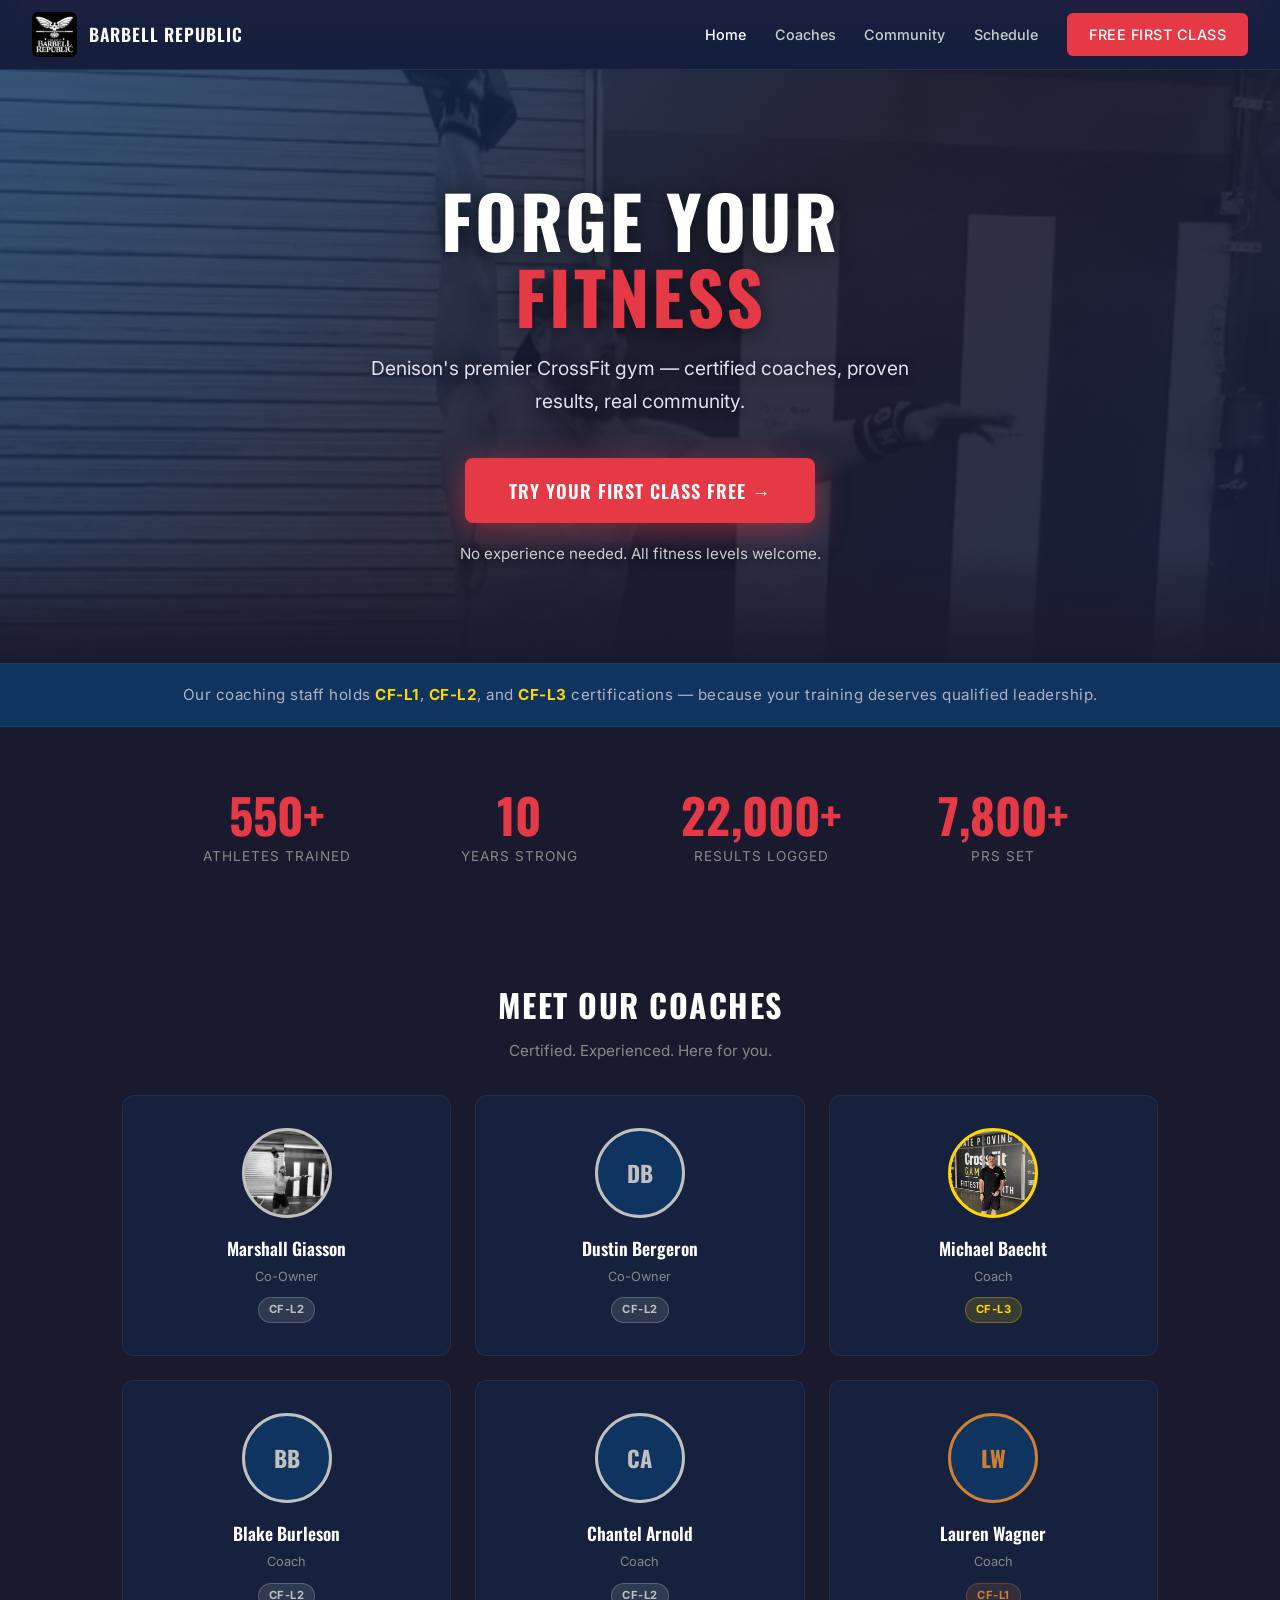
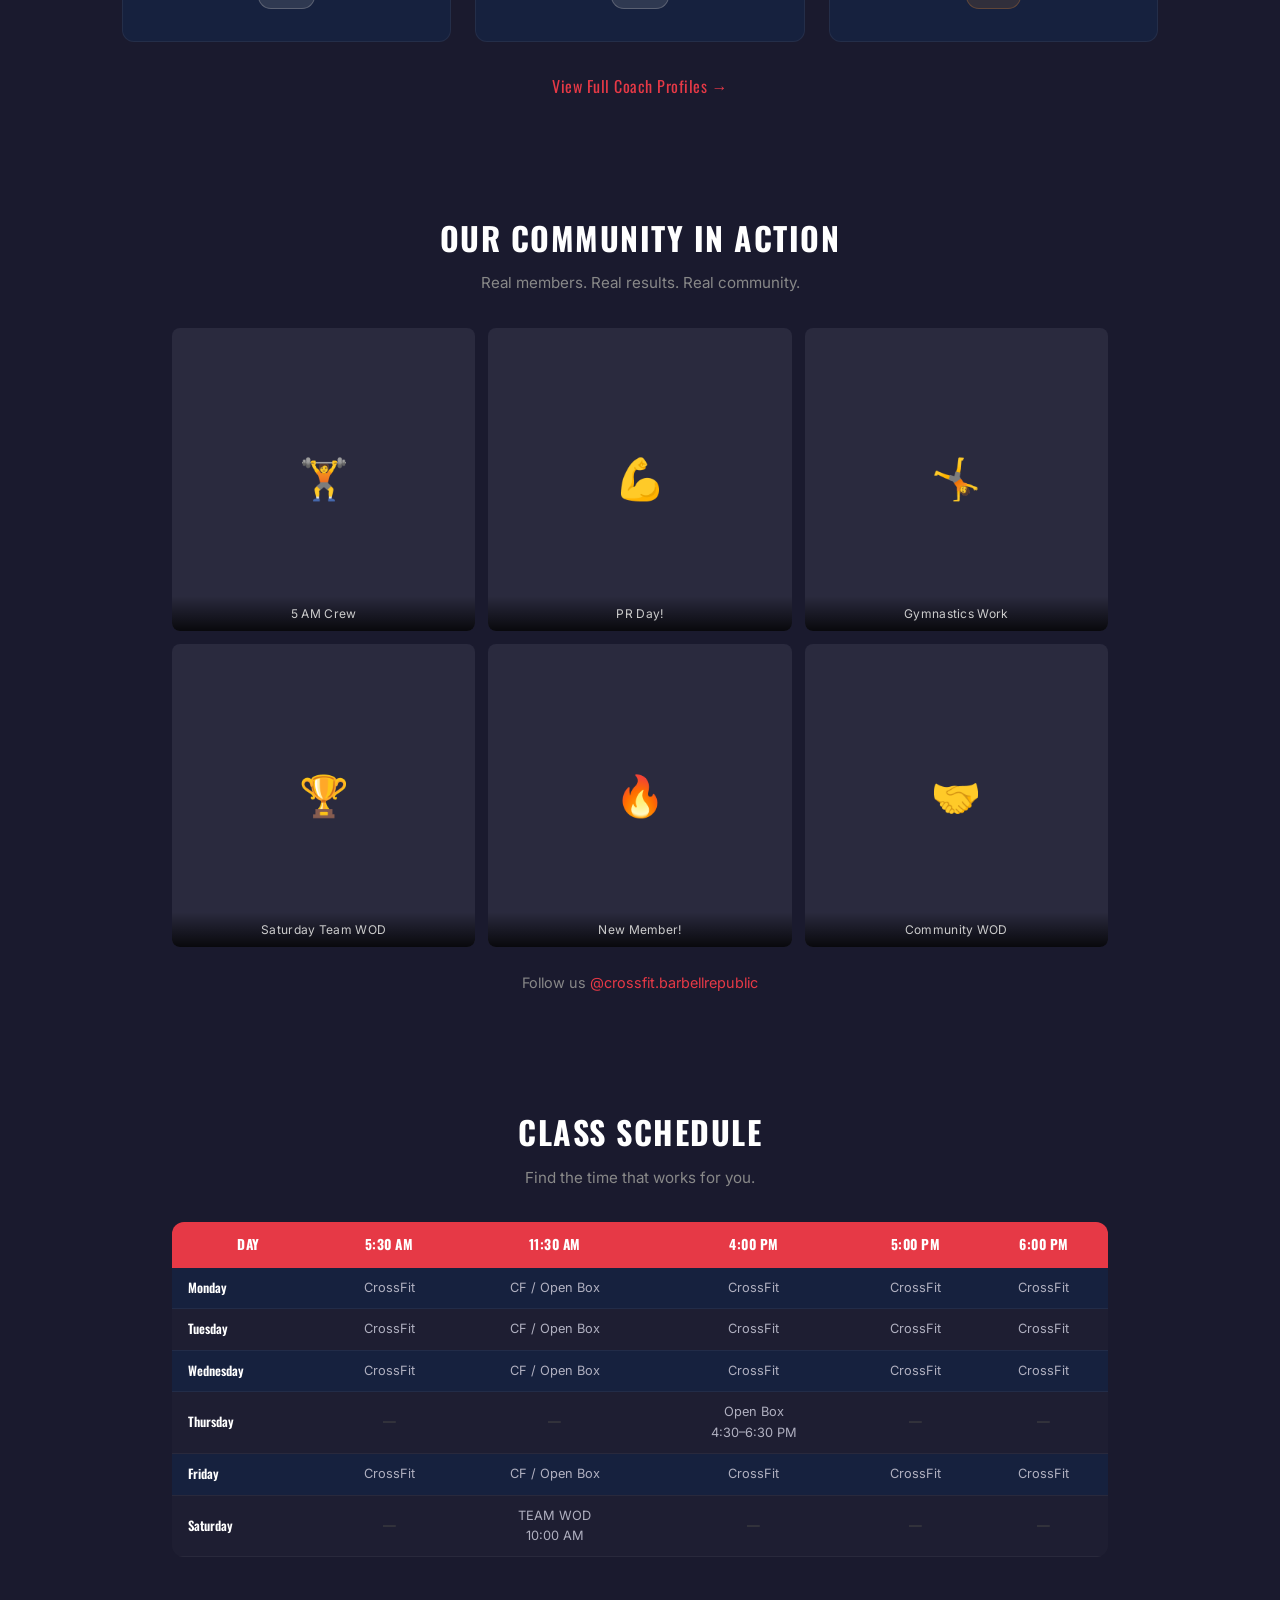
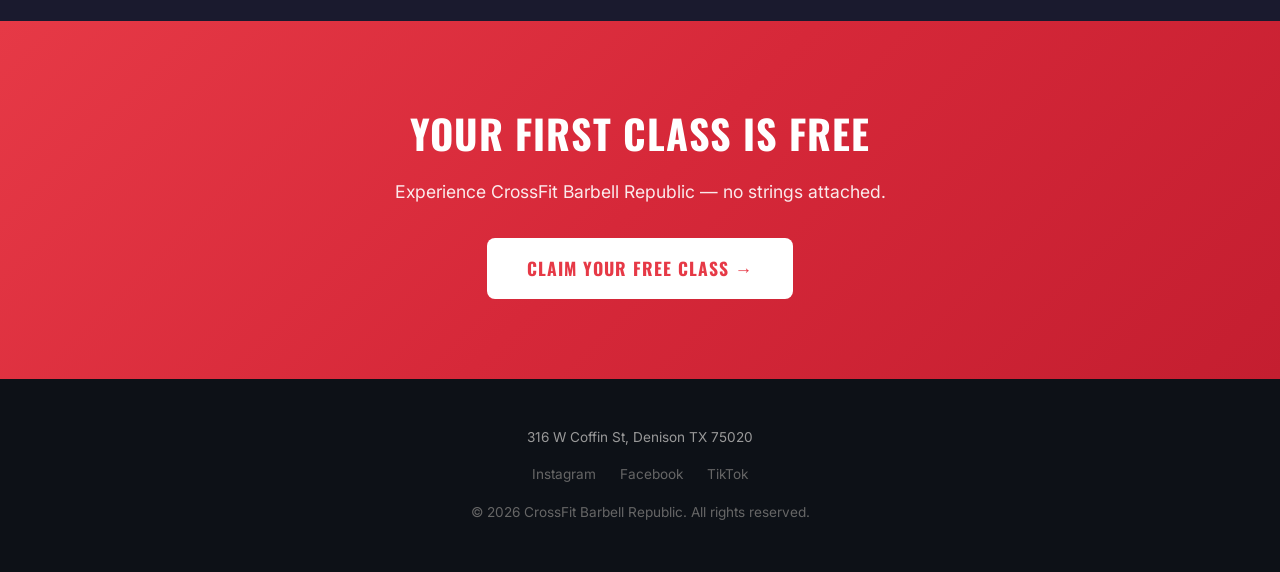
==== commit f4425118: "Apply Option A hero photo background to homepage, coaches, community - Marshall's B&W single-arm DB " ====
--- a/index.html
+++ b/index.html
@@ -36,15 +36,17 @@
 .mobile-menu a:hover,.mobile-menu a.active{background:rgba(255,255,255,0.06);color:#fff;text-decoration:none}
 .mobile-menu a.mobile-cta-btn{background:#e63946;color:#fff !important;text-align:center;font-weight:700;margin-top:0.5rem}
 
-/* HERO */
-.hero{padding:6rem 2rem 5rem;text-align:center;background:linear-gradient(135deg,#0f3460 0%,#1a1a2e 40%,#16213e 100%);position:relative;overflow:hidden}
-.hero::before{content:'';position:absolute;top:-50%;right:-30%;width:600px;height:600px;background:radial-gradient(circle,rgba(230,57,70,0.08) 0%,transparent 70%);border-radius:50%}
-.hero h1{font-family:'Oswald',sans-serif;font-size:4rem;font-weight:700;letter-spacing:3px;margin-bottom:1.2rem;line-height:1.05;position:relative}
+/* HERO — Option A: Photo background + dark overlay */
+.hero{position:relative;padding:7rem 2rem 6rem;text-align:center;overflow:hidden;background-image:url('coach-marshall.jpg');background-size:cover;background-position:center 30%}
+.hero::before{content:'';position:absolute;inset:0;background:linear-gradient(135deg,rgba(15,52,96,0.82) 0%,rgba(26,26,46,0.9) 50%,rgba(22,33,62,0.92) 100%)}
+.hero::after{content:'';position:absolute;bottom:0;left:0;right:0;height:120px;background:linear-gradient(transparent,#1a1a2e);z-index:1}
+.hero > *{position:relative;z-index:2}
+.hero h1{font-family:'Oswald',sans-serif;font-size:4.5rem;font-weight:700;letter-spacing:3px;margin-bottom:1.2rem;line-height:1.05;text-shadow:0 4px 20px rgba(0,0,0,0.6)}
 .hero h1 span{color:#e63946}
-.hero .subtitle{max-width:600px;margin:0 auto 2.5rem;font-size:1.15rem;color:#b0b0c0;line-height:1.7}
-.hero .cta-btn{padding:16px 40px;font-size:1.1rem;font-family:'Oswald',sans-serif;letter-spacing:1px;border-radius:8px;box-shadow:0 4px 20px rgba(230,57,70,0.3)}
-.hero .cta-btn:hover{box-shadow:0 8px 30px rgba(230,57,70,0.4)}
-.hero .sub-cta{margin-top:1.2rem;font-size:0.9rem;color:#888}
+.hero .subtitle{max-width:600px;margin:0 auto 2.5rem;font-size:1.2rem;color:#e0e0f0;line-height:1.7;text-shadow:0 2px 10px rgba(0,0,0,0.5)}
+.hero .cta-btn{padding:18px 44px;font-size:1.15rem;font-family:'Oswald',sans-serif;letter-spacing:1px;border-radius:8px;box-shadow:0 6px 30px rgba(230,57,70,0.5)}
+.hero .cta-btn:hover{box-shadow:0 10px 40px rgba(230,57,70,0.6)}
+.hero .sub-cta{margin-top:1.2rem;font-size:0.95rem;color:#ccc;text-shadow:0 2px 8px rgba(0,0,0,0.5)}
 
 /* CREDENTIAL BAR */
 .cred-bar{background:#0f3460;padding:1.2rem 2rem;text-align:center;font-size:0.95rem;color:#b0b0c0;letter-spacing:0.5px;border-top:1px solid rgba(255,255,255,0.05);border-bottom:1px solid rgba(255,255,255,0.05)}
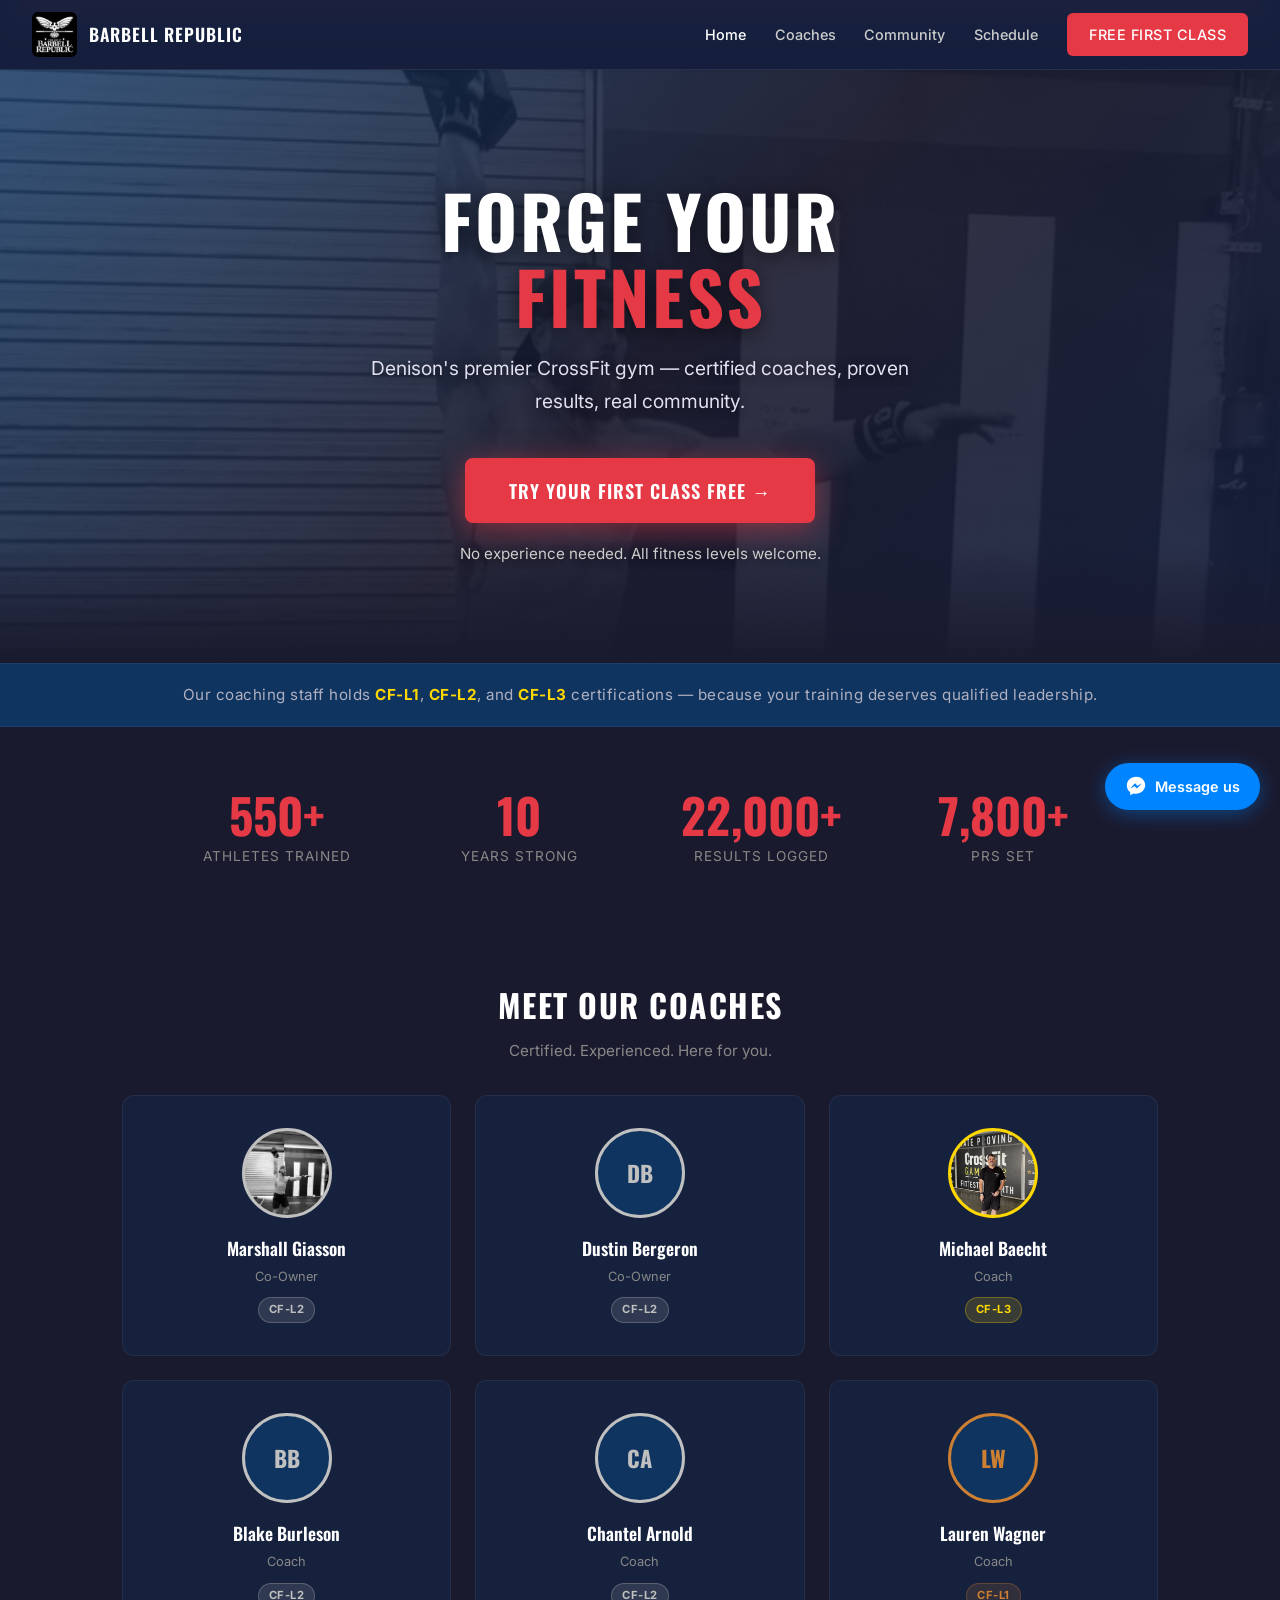
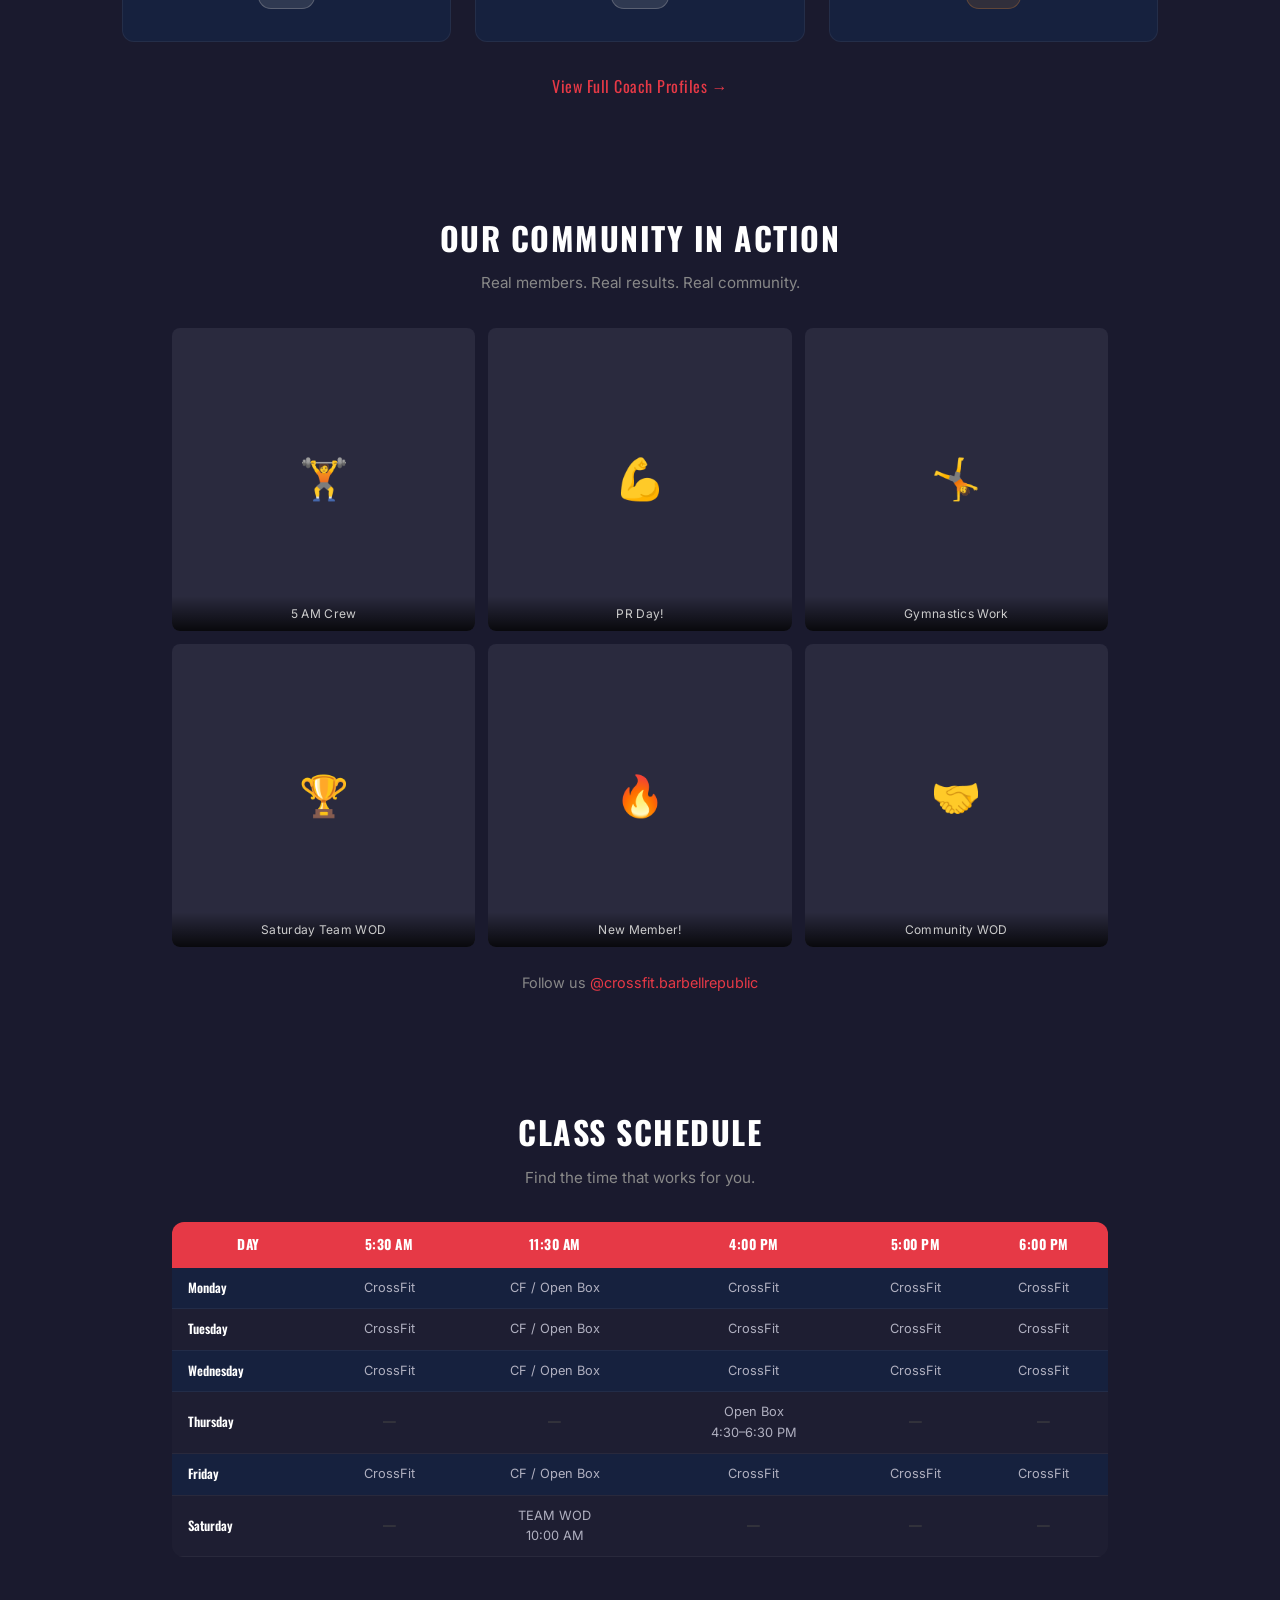
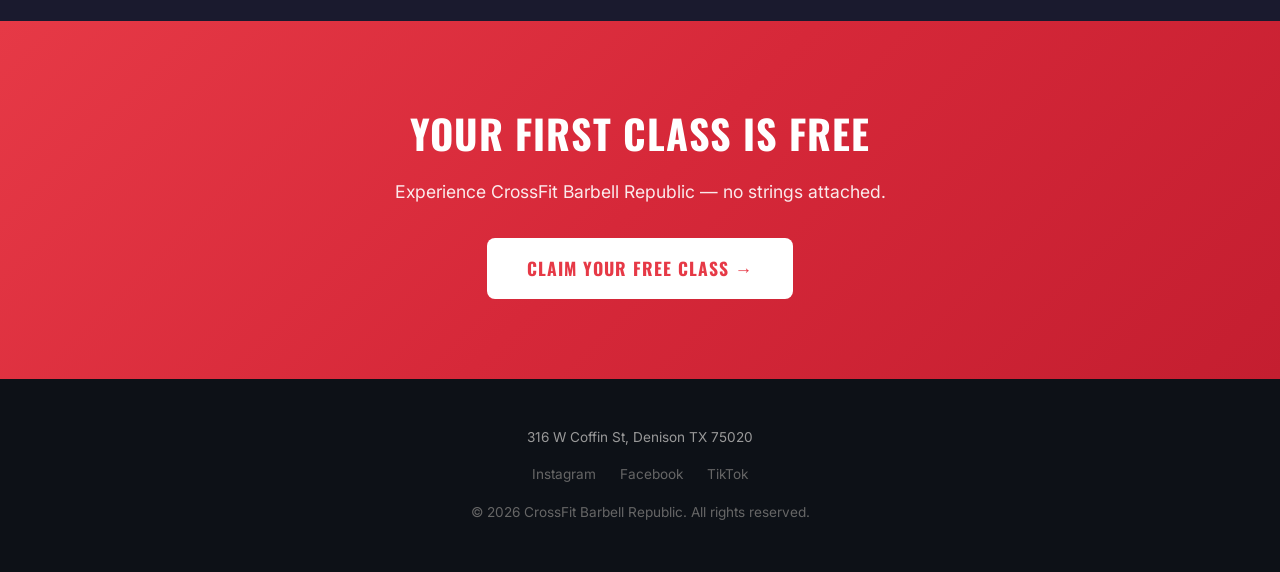
==== commit 731d643b: "Add floating Facebook Messenger button to all 4 pages - Fixed bottom-right, Facebook blue (#0084FF) " ====
--- a/index.html
+++ b/index.html
@@ -35,6 +35,12 @@
 .mobile-menu a{display:block;padding:0.9rem 1rem;color:#ccc;font-size:1rem;font-family:'Oswald',sans-serif;letter-spacing:1px;border-radius:8px;text-decoration:none;transition:background 0.2s}
 .mobile-menu a:hover,.mobile-menu a.active{background:rgba(255,255,255,0.06);color:#fff;text-decoration:none}
 .mobile-menu a.mobile-cta-btn{background:#e63946;color:#fff !important;text-align:center;font-weight:700;margin-top:0.5rem}
+
+/* FACEBOOK MESSENGER FLOATING BUTTON */
+.fb-message-btn{position:fixed;bottom:90px;right:20px;z-index:98;background:#0084FF;color:#fff !important;padding:12px 20px;border-radius:30px;font-weight:600;font-size:0.9rem;display:flex;align-items:center;gap:8px;box-shadow:0 4px 20px rgba(0,132,255,0.4);transition:all 0.3s;text-decoration:none !important}
+.fb-message-btn:hover{background:#0073e0;transform:translateY(-2px);box-shadow:0 6px 30px rgba(0,132,255,0.5)}
+.fb-message-btn svg{width:22px;height:22px;fill:currentColor;flex-shrink:0}
+@media(max-width:768px){.fb-message-btn{bottom:85px;padding:12px;border-radius:50%}.fb-message-btn .label{display:none}}
 
 /* HERO — Option A: Photo background + dark overlay */
 .hero{position:relative;padding:7rem 2rem 6rem;text-align:center;overflow:hidden;background-image:url('coach-marshall.jpg');background-size:cover;background-position:center 30%}
@@ -315,5 +321,11 @@
   <a href="cbr_mockup_freetrial.html" class="cta-btn">FREE FIRST CLASS &rarr;</a>
 </div>
 
+<!-- FACEBOOK MESSENGER FLOATING BUTTON -->
+<a href="https://m.me/crossfitbarbellrepublic" target="_blank" rel="noopener" class="fb-message-btn" aria-label="Message us on Facebook Messenger">
+  <svg viewBox="0 0 24 24" xmlns="http://www.w3.org/2000/svg"><path d="M12 2C6.486 2 2 6.262 2 11.5c0 2.982 1.45 5.63 3.71 7.362V22l3.389-1.866c.904.25 1.86.366 2.901.366 5.514 0 10-4.262 10-9.5S17.514 2 12 2zm1.008 12.839l-2.53-2.7-4.945 2.7 5.44-5.777 2.59 2.7 4.885-2.7-5.44 5.777z"/></svg>
+  <span class="label">Message us</span>
+</a>
+
 </body>
 </html>
